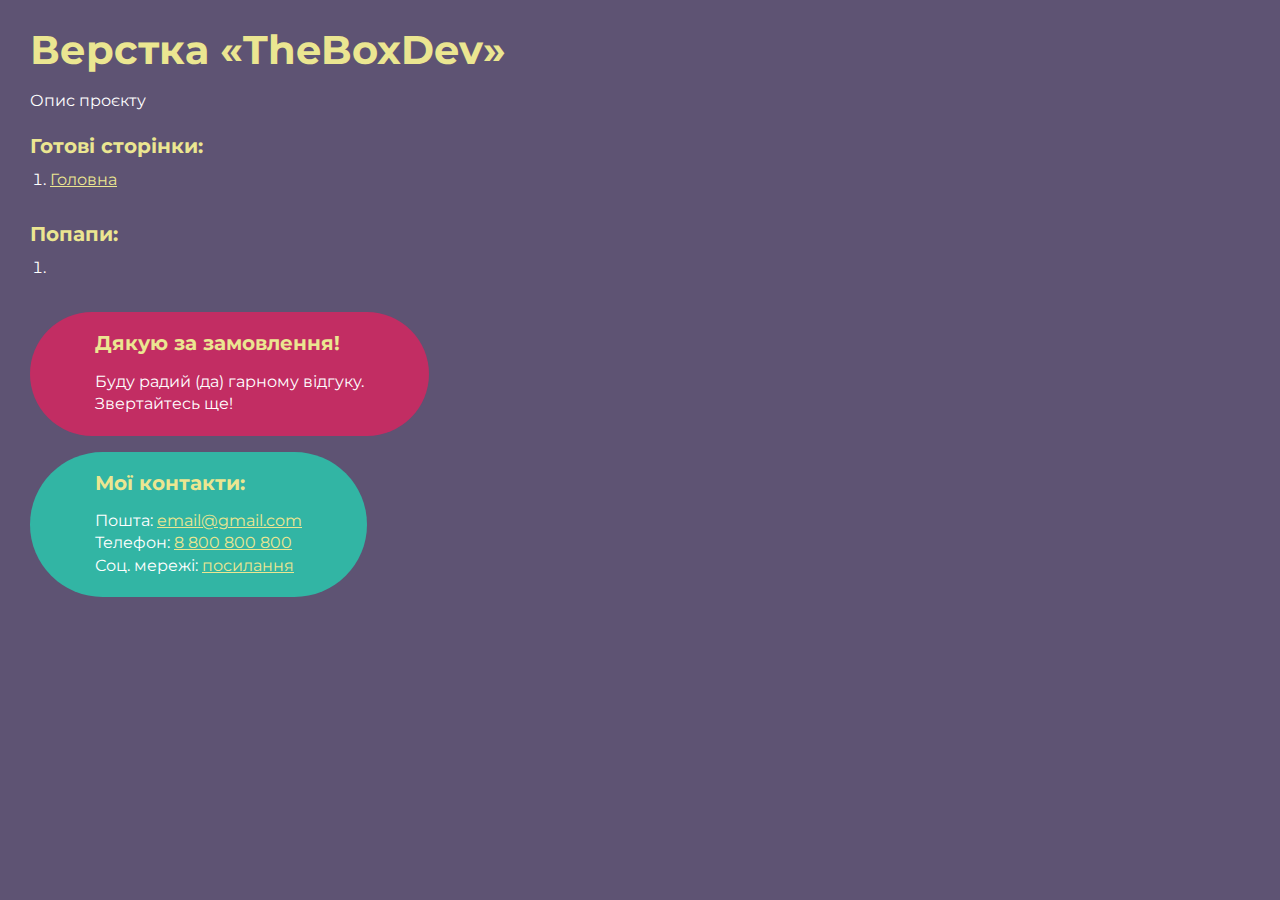
==== index.html @ b8d8dc35 "init project" ====
<!DOCTYPE html>
<html>

<head>
	<meta charset="UTF-8">
	<meta name="viewport" content="width=device-width, initial-scale=1.0">
	<title>Верстка «TheBoxDev»</title>
</head>

<body>
	<div class="rootpage">
		<h1>Верстка «TheBoxDev»</h1>
		<div class="rootpage__info">
			Опис проєкту
		</div>
		<h2>Готові сторінки:</h2>
		<ol class="rootpage__list">
			<li><a target="_blank" href="home.html">Головна</a></li>
		</ol>
		<h2>Попапи:</h2>
		<ol class="rootpage__list">
			<li><a target="_blank" href="home.html#"></a></li>
		</ol>
		<div class="rootpage__tnx">
			<h2>Дякую за замовлення!</h2>
			<p>Буду радий (да) гарному відгуку.</p>
			<p>Звертайтесь ще!</p>
		</div>
		<div class="rootpage__contacts">
			<h2>Мої контакти:</h2>
			<p>Пошта: <a href="mailto:email@gmail.com">email@gmail.com</a></p>
			<p>Телефон: <a href="tel:8800800800">8 800 800 800</a></p>
			<p>Соц. мережі: <a href="">посилання</a></p>
		</div>
	</div>
</body>
<style>
	@charset "UTF-8";
	@import url("https://fonts.googleapis.com/css?family=Montserrat:regular,700&display=swap");

	*,
	*::before,
	*::after {
		padding: 0px;
		margin: 0px;
		border: 0px;
		box-sizing: border-box;
	}

	html,
	body {
		height: 100%;
		margin: 0;
		padding: 0;
		min-width: 320px;
		width: 100%;
		color: #fff;
		background-color: #5e5373;
	}

	body {
		font-family: Montserrat;
		font-size: 100%;
		line-height: 1;
		font-size: 1rem;
	}

	a {
		text-decoration: underline;
		color: #ebe691
	}

	a:visited {
		text-decoration: underline;
		color: #aaa768;
	}

	a:hover {
		text-decoration: none;
	}

	ul li {
		list-style: none;
	}

	img {
		vertical-align: top;
	}

	.wrapper {
		width: 100%;
		min-height: 100%;
		overflow: hidden;
	}

	.rootpage {
		padding: 30px;
		display: flex;
		flex-direction: column;
		align-items: flex-start;
	}

	@media (max-width: 767px) {
		.rootpage {
			padding: 30px 15px;
		}
	}

	h1 {
		color: #ebe691;
		font-size: 2.5rem;
		margin: 0px 0px 1.25rem 0px;
	}

	@media (max-width: 767px) {
		h1 {
			font-size: 1.85rem;
			margin: 0px 0px 1.25rem 0px;
		}
	}

	h2 {
		color: #ebe691;
		font-size: 1.25rem;
		margin: 0px 0px 1rem 0px;
	}

	@media (max-width: 767px) {
		h2 {
			font-size: 1.125rem;
			margin: 0px 0px 1rem 0px;
		}
	}

	.rootpage__info {
		line-height: 140%;
		margin: 0px 0px 1.5rem 0px;
	}

	.rootpage__list {
		margin: 0px 0px 2.25rem 1.25rem;
	}

	.rootpage__list li:not(:last-child) {
		margin: 0px 0px 15px 0px;
	}

	.rootpage__contacts,
	.rootpage__tnx {
		border-radius: 200px;
		padding: 20px 65px;
		line-height: 140%;
	}

	@media (max-width: 767px) {

		.rootpage__contacts,
		.rootpage__tnx {
			border-radius: 40px;
			padding: 20px;
		}
	}

	.rootpage__contacts {
		background: #32b5a4;

	}

	.rootpage__contacts a {
		color: #ebe691;
	}

	.rootpage__tnx {
		background: #c22d63;
		margin: 0px 0px 1rem 0px;
	}
</style>

</html>
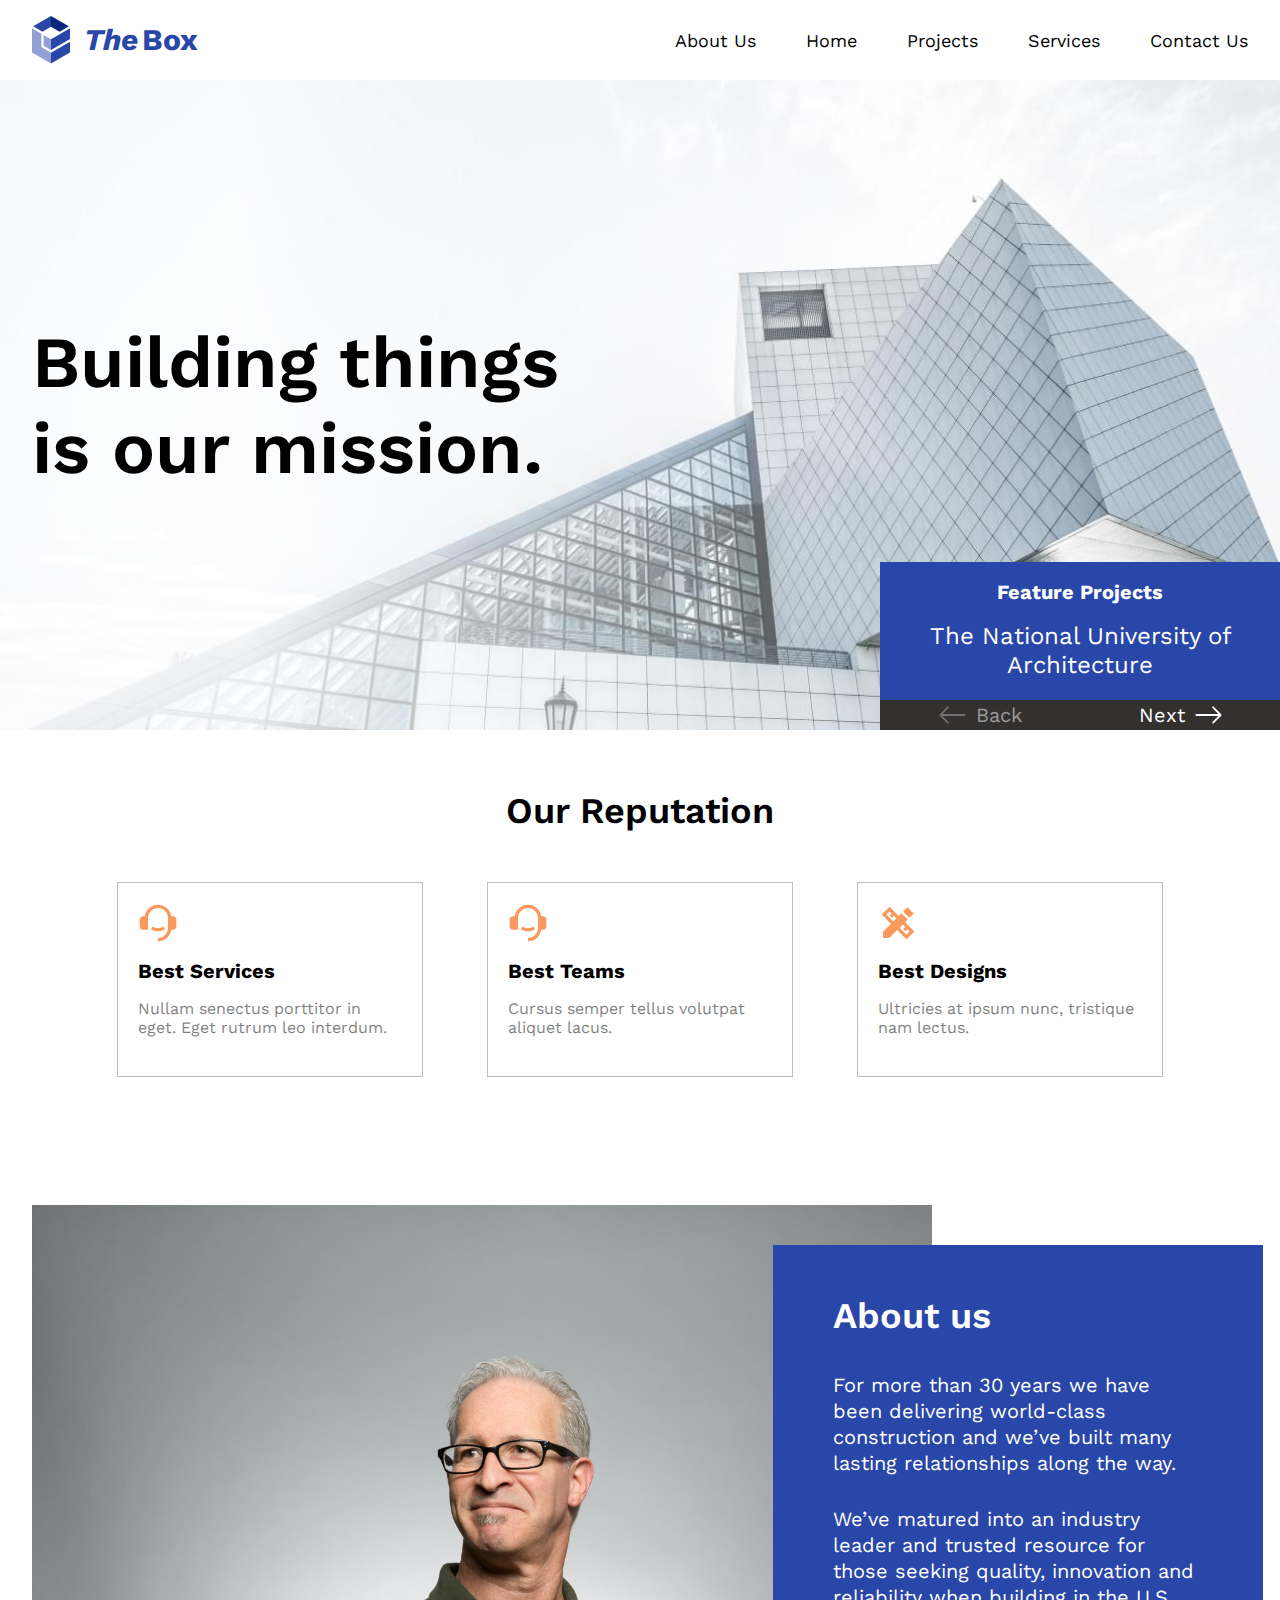
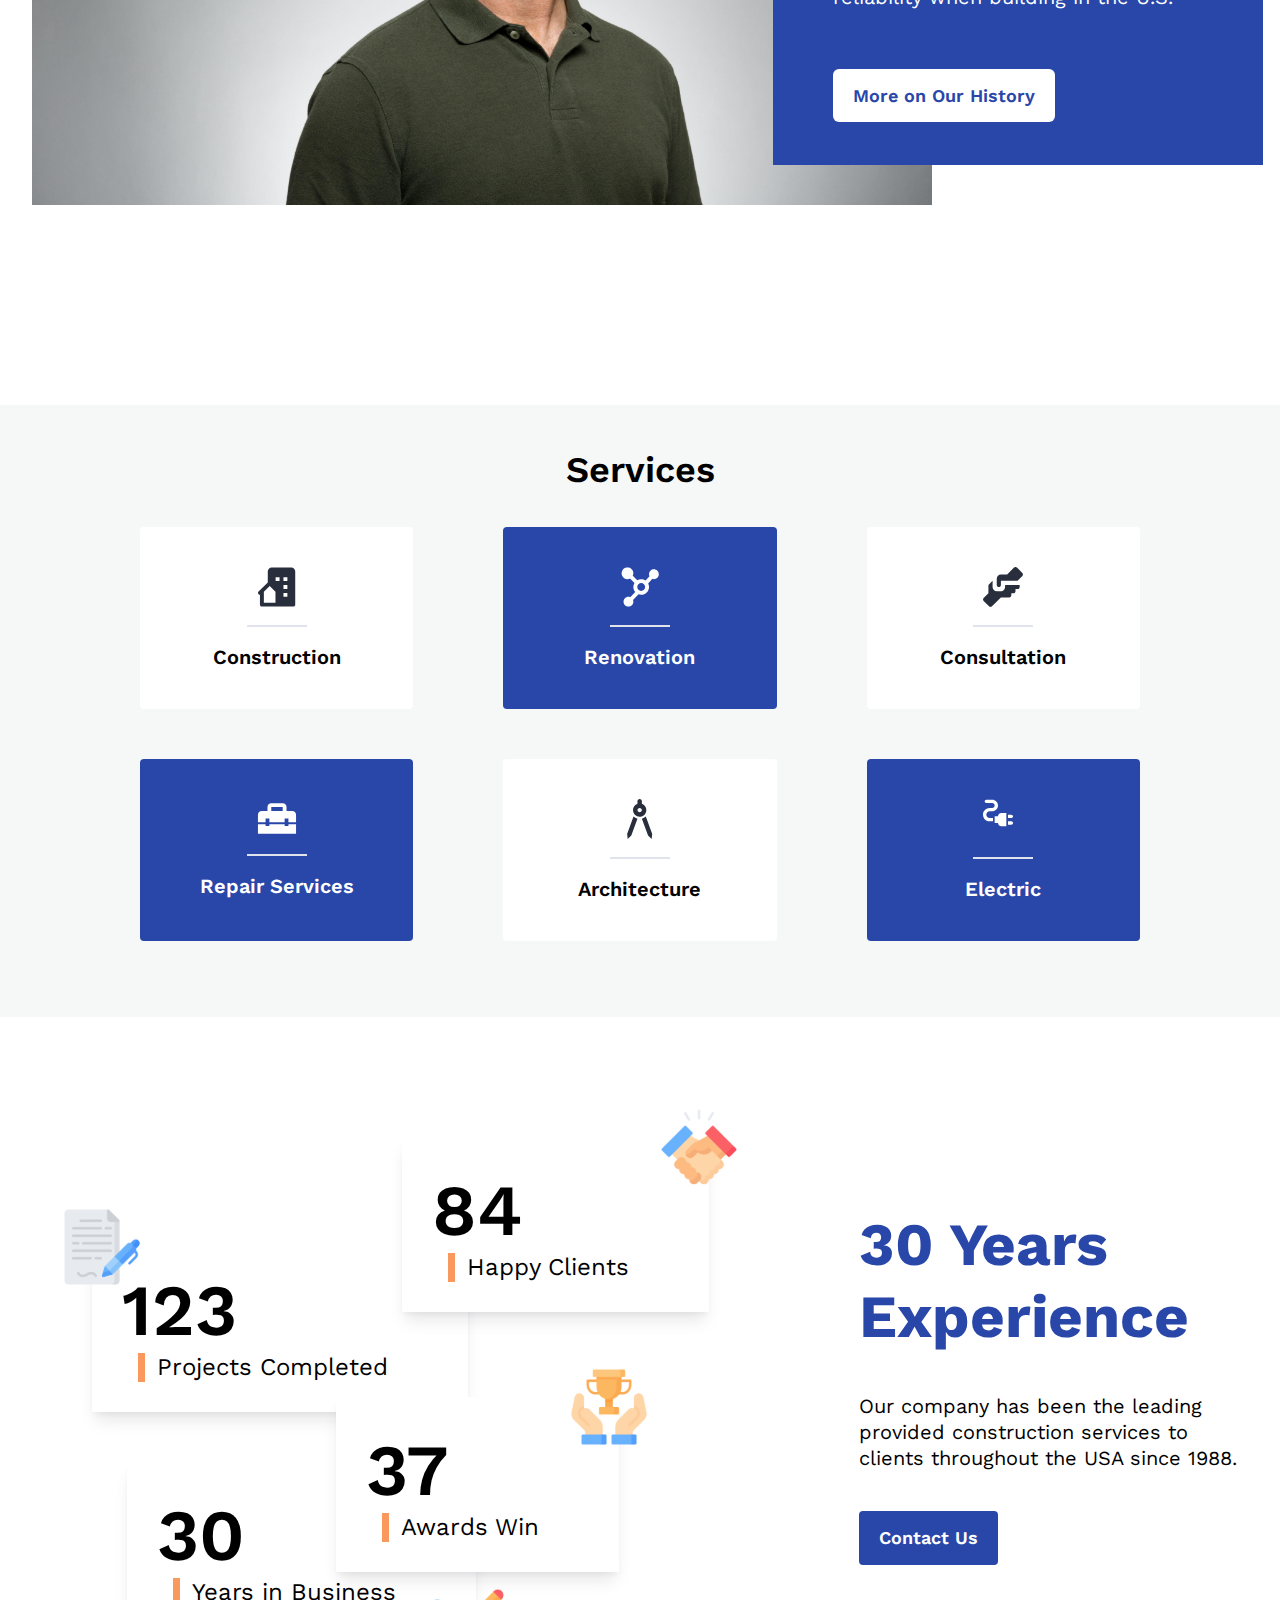
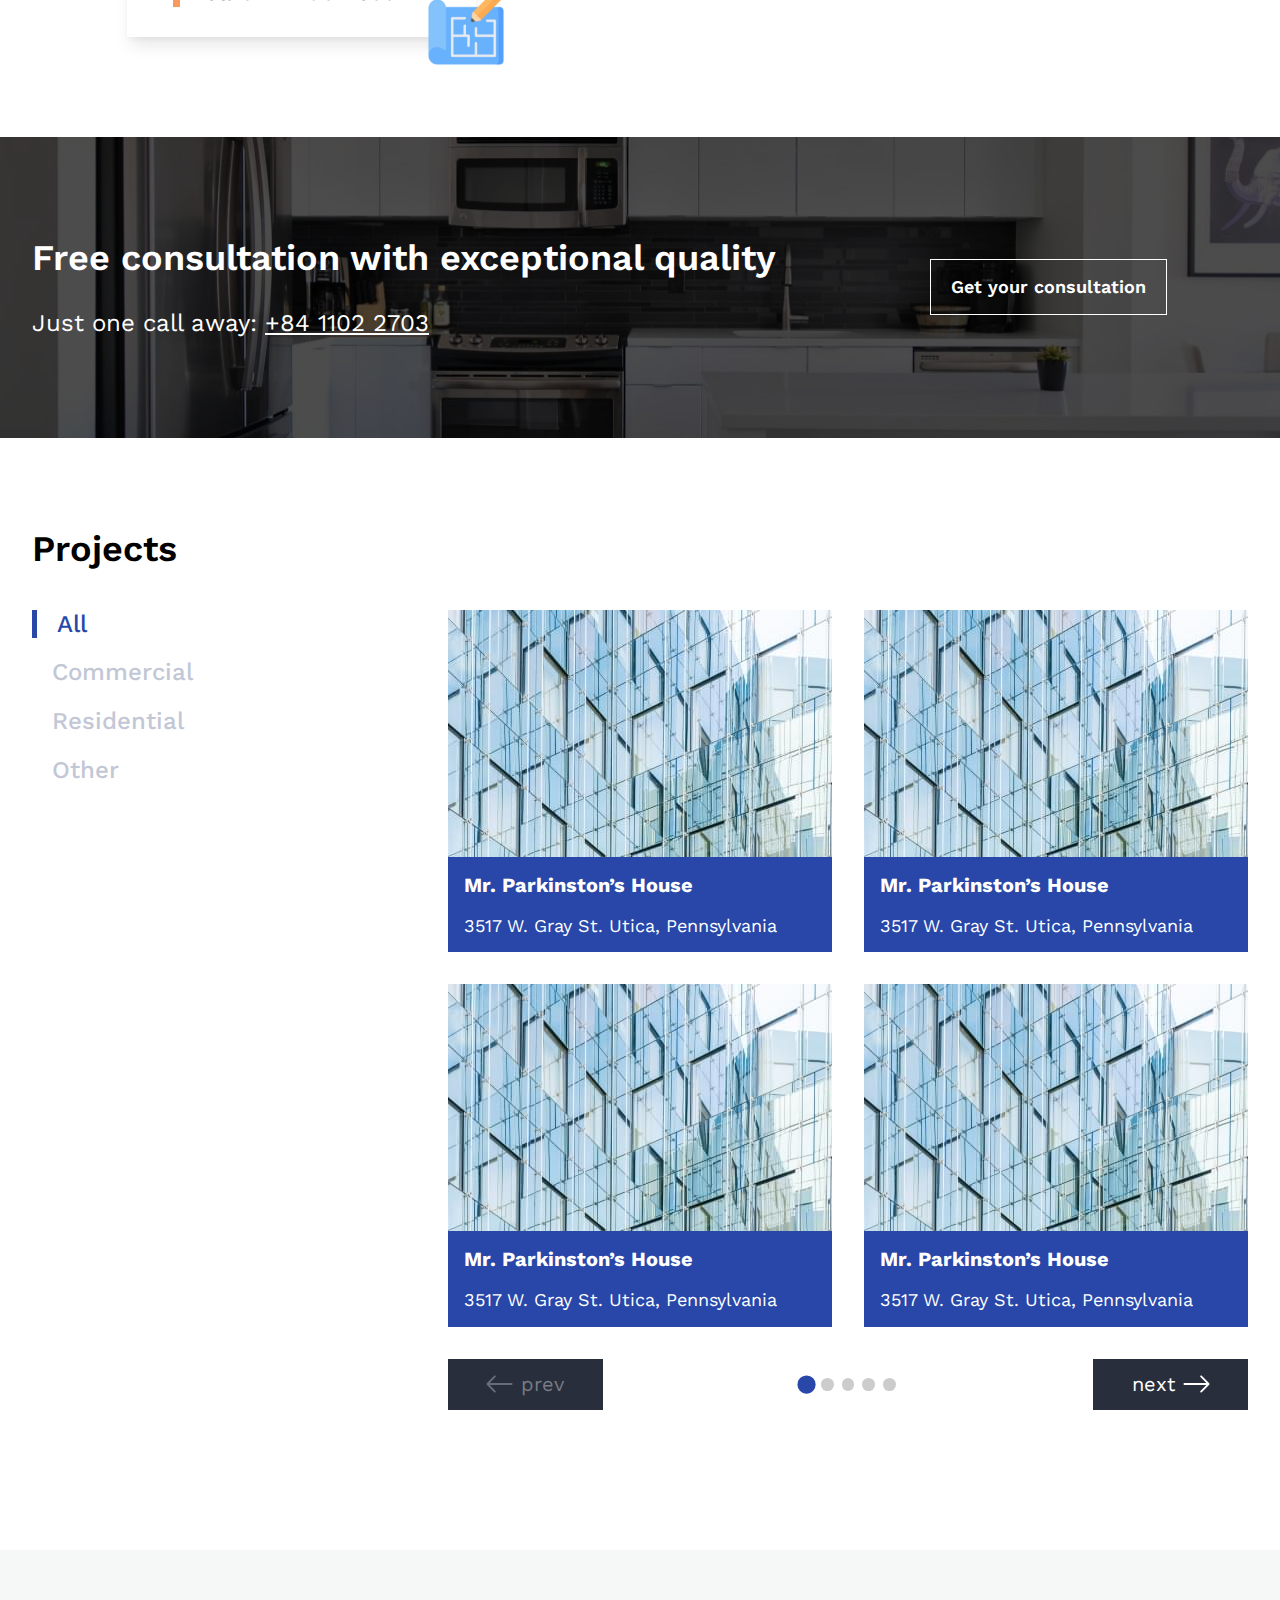
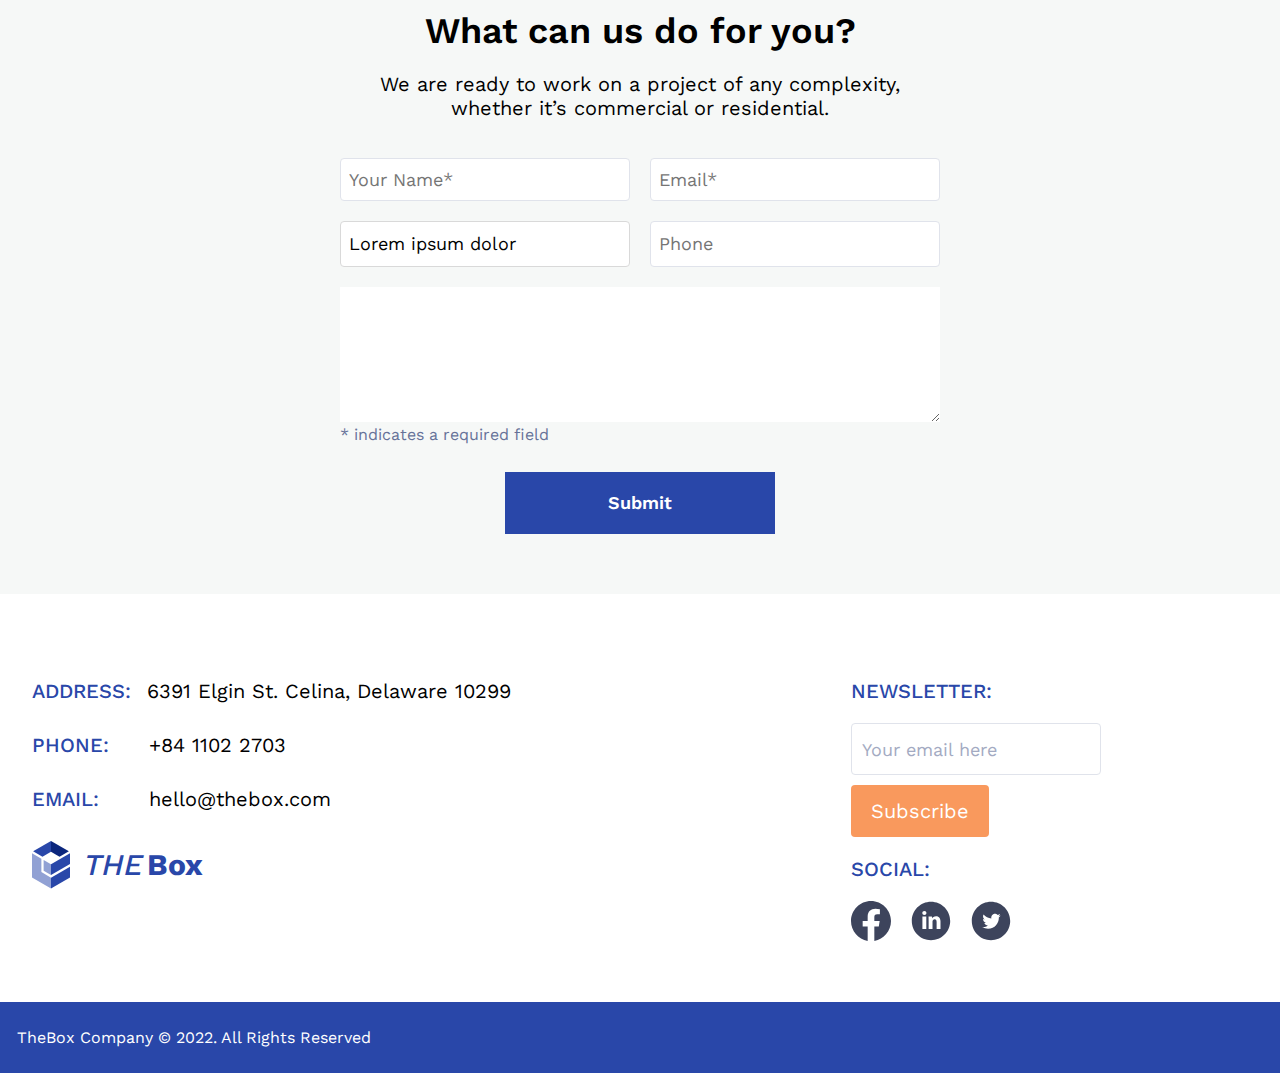
==== commit e9b3198a: "add site" ====
--- a/index.html
+++ b/index.html
@@ -1,179 +1,874 @@
-<!DOCTYPE html>
-<html>
-
-<head>
-	<meta charset="UTF-8">
-	<meta name="viewport" content="width=device-width, initial-scale=1.0">
-	<title>Верстка «TheBoxDev»</title>
-</head>
-
-<body>
-	<div class="rootpage">
-		<h1>Верстка «TheBoxDev»</h1>
-		<div class="rootpage__info">
-			Опис проєкту
-		</div>
-		<h2>Готові сторінки:</h2>
-		<ol class="rootpage__list">
-			<li><a target="_blank" href="home.html">Головна</a></li>
-		</ol>
-		<h2>Попапи:</h2>
-		<ol class="rootpage__list">
-			<li><a target="_blank" href="home.html#"></a></li>
-		</ol>
-		<div class="rootpage__tnx">
-			<h2>Дякую за замовлення!</h2>
-			<p>Буду радий (да) гарному відгуку.</p>
-			<p>Звертайтесь ще!</p>
-		</div>
-		<div class="rootpage__contacts">
-			<h2>Мої контакти:</h2>
-			<p>Пошта: <a href="mailto:email@gmail.com">email@gmail.com</a></p>
-			<p>Телефон: <a href="tel:8800800800">8 800 800 800</a></p>
-			<p>Соц. мережі: <a href="">посилання</a></p>
-		</div>
-	</div>
-</body>
-<style>
-	@charset "UTF-8";
-	@import url("https://fonts.googleapis.com/css?family=Montserrat:regular,700&display=swap");
-
-	*,
-	*::before,
-	*::after {
-		padding: 0px;
-		margin: 0px;
-		border: 0px;
-		box-sizing: border-box;
-	}
-
-	html,
-	body {
-		height: 100%;
-		margin: 0;
-		padding: 0;
-		min-width: 320px;
-		width: 100%;
-		color: #fff;
-		background-color: #5e5373;
-	}
-
-	body {
-		font-family: Montserrat;
-		font-size: 100%;
-		line-height: 1;
-		font-size: 1rem;
-	}
-
-	a {
-		text-decoration: underline;
-		color: #ebe691
-	}
-
-	a:visited {
-		text-decoration: underline;
-		color: #aaa768;
-	}
-
-	a:hover {
-		text-decoration: none;
-	}
-
-	ul li {
-		list-style: none;
-	}
-
-	img {
-		vertical-align: top;
-	}
-
-	.wrapper {
-		width: 100%;
-		min-height: 100%;
-		overflow: hidden;
-	}
-
-	.rootpage {
-		padding: 30px;
-		display: flex;
-		flex-direction: column;
-		align-items: flex-start;
-	}
-
-	@media (max-width: 767px) {
-		.rootpage {
-			padding: 30px 15px;
-		}
-	}
-
-	h1 {
-		color: #ebe691;
-		font-size: 2.5rem;
-		margin: 0px 0px 1.25rem 0px;
-	}
-
-	@media (max-width: 767px) {
-		h1 {
-			font-size: 1.85rem;
-			margin: 0px 0px 1.25rem 0px;
-		}
-	}
-
-	h2 {
-		color: #ebe691;
-		font-size: 1.25rem;
-		margin: 0px 0px 1rem 0px;
-	}
-
-	@media (max-width: 767px) {
-		h2 {
-			font-size: 1.125rem;
-			margin: 0px 0px 1rem 0px;
-		}
-	}
-
-	.rootpage__info {
-		line-height: 140%;
-		margin: 0px 0px 1.5rem 0px;
-	}
-
-	.rootpage__list {
-		margin: 0px 0px 2.25rem 1.25rem;
-	}
-
-	.rootpage__list li:not(:last-child) {
-		margin: 0px 0px 15px 0px;
-	}
-
-	.rootpage__contacts,
-	.rootpage__tnx {
-		border-radius: 200px;
-		padding: 20px 65px;
-		line-height: 140%;
-	}
-
-	@media (max-width: 767px) {
-
-		.rootpage__contacts,
-		.rootpage__tnx {
-			border-radius: 40px;
-			padding: 20px;
-		}
-	}
-
-	.rootpage__contacts {
-		background: #32b5a4;
-
-	}
-
-	.rootpage__contacts a {
-		color: #ebe691;
-	}
-
-	.rootpage__tnx {
-		background: #c22d63;
-		margin: 0px 0px 1rem 0px;
-	}
-</style>
-
+<!doctype html>
+<html lang="en">
+
+<head>
+	<title>HomePage</title>
+	<meta charset="UTF-8">
+	<meta name="format-detection" content="telephone=no">
+	<!-- <style>body{opacity: 0;}</style> -->
+	<link rel="stylesheet" href="css/style.min.css?_v=20231110192431">
+	<link rel="shortcut icon" href="favicon.ico">
+	<!-- <meta name="robots" content="noindex, nofollow"> -->
+	<meta name="viewport" content="width=device-width, initial-scale=1.0">
+</head>
+
+<body>
+	<div class="wrapper">
+		<header class="header">
+			<div class="header__container">
+				<div class="header__logo">
+					<a class="logo" href="#">
+						<img class="logo__img" src="img/logo.svg" alt="logo" />
+						<div class="logo__text"><span>The</span>Box</div>
+					</a>
+				</div>
+				<div class="header__menu menu">
+					<button type="button" class="menu__icon icon-menu"><span></span></button>
+					<nav class="menu__body">
+						<ul class="menu__list">
+							<li class="menu__item"><a href="#" class="menu__link">About Us</a></li>
+							<li class="menu__item"><a href="#" class="menu__link">Home</a></li>
+							<li class="menu__item"><a href="#" class="menu__link">Projects</a></li>
+							<li class="menu__item"><a href="#" class="menu__link">Services</a></li>
+							<li class="menu__item"><a href="#" class="menu__link">Contact Us</a></li>
+						</ul>
+					</nav>
+				</div>
+
+			</div>
+		</header>
+
+		<main class="page">
+			<!-- SECTION -------------------------------------------------- -->
+			<section class="section hero__section">
+				<div class="hero__container">
+					<h1 class="section__title hero__title">Building things is our mission.</h1>
+
+					<div class="hero__slider swiper">
+						<div class="hero__wrapper swiper-wrapper">
+							<div class="hero__slide swiper-slide">
+								<a class="hero__slide-title">Feature Projects</a>
+								<div class="hero__slide-text">The National University of Architecture</div>
+							</div>
+							<div class="hero__slide swiper-slide">
+								<div class="hero__slide-title">Feature Projects</div>
+								<div class="hero__slide-text">
+									Lorem ipsum, dolor sit amet consectetur adipisicing elit. Impedit eaque voluptate tempora
+									rerum? Cumque commodi neque, perferendis illo non earum?
+								</div>
+							</div>
+							<div class="hero__slide swiper-slide">
+								<div class="hero__slide-title">Feature Projects</div>
+								<div class="hero__slide-text">
+									Lorem ipsum dolor sit amet consectetur adipisicing elit. Voluptas numquam voluptatum
+									excepturi.
+								</div>
+							</div>
+							<div class="hero__slide swiper-slide">
+								<div class="hero__slide-title">Feature Projects</div>
+								<div class="hero__slide-text">
+									Lorem ipsum dolor sit amet consectetur adipisicing elit. Earum!
+								</div>
+							</div>
+							<div class="hero__slide swiper-slide">
+								<div class="hero__slide-title">Feature Projects</div>
+								<div class="hero__slide-text">Lorem ipsum dolor sit.</div>
+							</div>
+						</div>
+						<div class="hero__slider-buttons">
+							<button type="button" class="hero__slider-button hero__slider-button--prev swiper-button-prev">
+								<img src="img/icon/arrow.svg" alt="" />
+								Back
+							</button>
+							<button type="button" class="hero__slider-button hero__slider-button--next swiper-button-next">
+								Next
+								<img src="img/icon/arrow.svg" alt="" />
+							</button>
+						</div>
+					</div>
+				</div>
+			</section>
+			<!-- END SECTION ---------------------------------------------- -->
+
+			<!-- SECTION -------------------------------------------------- -->
+			<section class="page__reputation reputation">
+				<div class="reputation__container">
+					<h2 class="section__title reputation__title">Our Reputation</h2>
+					<div class="reputation__article-wrapper">
+						<article class="reputation__article article-reputation">
+							<img class="article-reputation__icon" src="img/icon/reputation/icon1.svg" alt="" />
+							<h3 class="article-reputation__title">Best Services</h3>
+							<div class="article-reputation__desc">
+								<p>Nullam senectus porttitor in eget. Eget rutrum leo interdum.</p>
+							</div>
+						</article>
+						<article class="reputation__article article-reputation">
+							<img class="article-reputation__icon" src="img/icon/reputation/icon1.svg" alt="" />
+							<h3 class="article-reputation__title">Best Teams</h3>
+							<div class="article-reputation__desc">
+								<p>Cursus semper tellus volutpat aliquet lacus.</p>
+							</div>
+						</article>
+						<article class="reputation__article article-reputation">
+							<img class="article-reputation__icon" src="img/icon/reputation/icon2.svg" alt="" />
+							<h3 class="article-reputation__title">Best Designs</h3>
+							<div class="article-reputation__desc">
+								<p>Ultricies at ipsum nunc, tristique nam lectus.</p>
+							</div>
+						</article>
+					</div>
+				</div>
+			</section>
+			<!-- END SECTION ---------------------------------------------- -->
+
+			<!-- SECTION -------------------------------------------------- -->
+			<section class="page__aboutus aboutus">
+				<div class="aboutus__container">
+					<div class="aboutus__img">
+						<img src="img/about us/my_foto.jpg" alt="" />
+					</div>
+					<div class="aboutus__body">
+						<h2 class="section__title section__title--white aboutus__title">About us</h2>
+						<div class="aboutus__desc">
+							<p>
+								For more than 30 years we have been delivering world-class construction and we’ve built many
+								lasting relationships along the way.
+							</p>
+							<p>
+								We’ve matured into an industry leader and trusted resource for those seeking quality,
+								innovation and reliability when building in the U.S.
+							</p>
+						</div>
+						<a href="" class="aboutus__link btn">More on Our History</a>
+					</div>
+				</div>
+			</section>
+			<!-- END SECTION ---------------------------------------------- -->
+
+			<!-- SECTION -------------------------------------------------- -->
+			<section class="page__services services">
+				<div class="services__container--small">
+					<h2 class="section__title services__title">Services</h2>
+					<div class="services__item-wrapper">
+						<article class="services__item item-services">
+							<div class="item-services__img">
+								<svg viewBox="0 0 33 34" fill="none" xmlns="http://www.w3.org/2000/svg">
+									<path d="M29.1517 0.333374H12.5167C10.665 0.333374 9.16668 1.83171 9.16668 3.68337V13.0784L1.33001 20.815C1.0952 21.0473 0.934678 21.344 0.868812 21.6676C0.802946 21.9913 0.834707 22.3271 0.960063 22.6327C1.08542 22.9382 1.29872 23.1996 1.5729 23.3837C1.84707 23.5678 2.16976 23.6663 2.50001 23.6667V32C2.50001 32.4421 2.6756 32.866 2.98816 33.1786C3.30073 33.4911 3.72465 33.6667 4.16668 33.6667H30.8333C31.2754 33.6667 31.6993 33.4911 32.0119 33.1786C32.3244 32.866 32.5 32.4421 32.5 32V3.68171C32.5 1.83171 31.0033 0.333374 29.1517 0.333374ZM15.7033 22.185V30.3334H5.83334V21.0534L10.8117 16.1384L15.7033 21.1434V22.185V22.185ZM19.1667 12H15.8333V8.66671H19.1667V12ZM25.8333 25.3334H22.5V22H25.8333V25.3334ZM25.8333 18.6667H22.5V15.3334H25.8333V18.6667ZM25.8333 12H22.5V8.66671H25.8333V12Z" />
+								</svg>
+							</div>
+							<div class="item-services__divider"></div>
+							<h3 class="item-services__title">Construction</h3>
+						</article>
+						<article class="services__item item-services item-services--blu">
+							<div class="item-services__img">
+								<svg viewBox="0 0 33 34" xmlns="http://www.w3.org/2000/svg">
+									<path d="M28 2.00004C26.8952 2.00093 25.8359 2.4402 25.0547 3.22141C24.2735 4.00262 23.8342 5.06191 23.8333 6.16671C23.8333 6.76171 23.9633 7.32671 24.19 7.84171L20.9317 11.5067C19.8248 10.7427 18.5116 10.3334 17.1667 10.3334C15.9333 10.3334 14.7933 10.6934 13.8017 11.2767L10.0117 7.48838L9.97334 7.52671C10.3 6.86338 10.5 6.12504 10.5 5.33338C10.5 4.34447 10.2068 3.37777 9.65735 2.55553C9.10794 1.73328 8.32705 1.09242 7.41342 0.713979C6.49979 0.33554 5.49446 0.236524 4.52455 0.42945C3.55465 0.622376 2.66373 1.09858 1.96447 1.79784C1.26521 2.49711 0.789002 3.38802 0.596076 4.35792C0.40315 5.32783 0.502166 6.33316 0.880605 7.24679C1.25904 8.16042 1.89991 8.94132 2.72215 9.49072C3.5444 10.0401 4.5111 10.3334 5.5 10.3334C6.29167 10.3334 7.02834 10.1334 7.69334 9.80671L7.655 9.84504L11.445 13.6334C10.8327 14.6501 10.5063 15.8132 10.5 17C10.5 18.6617 11.1333 20.165 12.1417 21.335L7.84667 25.6284C7.36528 25.4357 6.85185 25.3356 6.33334 25.3334C4.03667 25.3334 2.16667 27.2017 2.16667 29.5C2.16667 31.7984 4.03667 33.6667 6.33334 33.6667C8.63 33.6667 10.5 31.7984 10.5 29.5C10.5 28.965 10.39 28.4567 10.205 27.985L14.935 23.255C15.6367 23.505 16.38 23.6667 17.1667 23.6667C20.8433 23.6667 23.8333 20.6767 23.8333 17C23.8333 15.94 23.5617 14.9517 23.12 14.06L26.6483 10.0884C27.075 10.235 27.525 10.3334 28 10.3334C30.2983 10.3334 32.1667 8.46504 32.1667 6.16671C32.1667 3.86838 30.2983 2.00004 28 2.00004ZM17.1667 20.3334C15.3283 20.3334 13.8333 18.8384 13.8333 17C13.8333 15.1617 15.3283 13.6667 17.1667 13.6667C19.005 13.6667 20.5 15.1617 20.5 17C20.5 18.8384 19.005 20.3334 17.1667 20.3334Z" />
+								</svg>
+							</div>
+							<div class="item-services__divider"></div>
+							<h3 class="item-services__title">Renovation</h3>
+						</article>
+						<article class="services__item item-services">
+							<div class="item-services__img">
+								<svg viewBox="0 0 32 32">
+									<path d="M14.3333 5.99995H19.3333L24.8167 0.499955C24.9716 0.343741 25.1559 0.219751 25.359 0.135136C25.5621 0.0505217 25.78 0.00695801 26 0.00695801C26.22 0.00695801 26.4379 0.0505217 26.641 0.135136C26.8441 0.219751 27.0284 0.343741 27.1833 0.499955L31.4833 4.81662C31.7938 5.12889 31.968 5.55131 31.968 5.99162C31.968 6.43193 31.7938 6.85435 31.4833 7.16662L27.6667 11H14.3333V14.3333C14.3333 14.7753 14.1577 15.1992 13.8452 15.5118C13.5326 15.8244 13.1087 16 12.6667 16C12.2246 16 11.8007 15.8244 11.4882 15.5118C11.1756 15.1992 11 14.7753 11 14.3333V9.33329C11 8.44923 11.3512 7.60139 11.9763 6.97626C12.6014 6.35114 13.4493 5.99995 14.3333 5.99995ZM4.33333 14.3333V21L0.516667 24.8166C0.206249 25.1289 0.0320129 25.5513 0.0320129 25.9916C0.0320129 26.4319 0.206249 26.8544 0.516667 27.1666L4.81667 31.4833C4.97161 31.6395 5.15594 31.7635 5.35904 31.8481C5.56214 31.9327 5.77998 31.9763 6 31.9763C6.22002 31.9763 6.43786 31.9327 6.64096 31.8481C6.84406 31.7635 7.0284 31.6395 7.18333 31.4833L14.3333 24.3333H21C21.442 24.3333 21.866 24.1577 22.1785 23.8451C22.4911 23.5326 22.6667 23.1086 22.6667 22.6666V21H24.3333C24.7754 21 25.1993 20.8244 25.5118 20.5118C25.8244 20.1992 26 19.7753 26 19.3333V17.6666H27.6667C28.1087 17.6666 28.5326 17.491 28.8452 17.1785C29.1577 16.8659 29.3333 16.442 29.3333 16V14.3333H17.6667V16C17.6667 16.884 17.3155 17.7319 16.6904 18.357C16.0652 18.9821 15.2174 19.3333 14.3333 19.3333H11C10.1159 19.3333 9.2681 18.9821 8.64298 18.357C8.01786 17.7319 7.66667 16.884 7.66667 16V11L4.33333 14.3333Z" />
+								</svg>
+							</div>
+							<div class="item-services__divider"></div>
+							<h3 class="item-services__title">Consultation</h3>
+						</article>
+						<article class="services__item item-services item-services--blu">
+							<div class="item-services__img">
+								<svg viewBox="0 0 35 28">
+									<path d="M27.5 20.6667H24.1667V19.0001H10.8334V20.6667H7.50004V19.0001H0.833374V27.3334H34.1667V19.0001H27.5V20.6667ZM30.8334 7.33341H25.8334V4.00008C25.8334 2.16675 24.3334 0.666748 22.5 0.666748H12.5C10.6667 0.666748 9.16671 2.16675 9.16671 4.00008V7.33341H4.16671C2.33337 7.33341 0.833374 8.83341 0.833374 10.6667V17.3334H7.50004V14.0001H10.8334V17.3334H24.1667V14.0001H27.5V17.3334H34.1667V10.6667C34.1667 8.83341 32.6667 7.33341 30.8334 7.33341ZM22.5 7.33341H12.5V4.00008H22.5V7.33341Z" />
+								</svg>
+							</div>
+							<div class="item-services__divider"></div>
+							<h3 class="item-services__title">Repair Services</h3>
+						</article>
+						<article class="services__item item-services">
+							<div class="item-services__img">
+								<svg viewBox="0 0 19 30">
+									<path d="M0.0999756 26.3L0.516642 30L3.21664 27.4333L7.83331 14.7667C6.69998 14.4833 5.69997 13.9167 4.88331 13.1333L0.0999756 26.3ZM14.1166 13.1333C13.3 13.9167 12.2833 14.4833 11.1666 14.7667L15.7833 27.4333L18.4833 30L18.9166 26.3L14.1166 13.1333V13.1333ZM14.4 9.33333C14.9 6.73333 13.4 4.43333 11.1666 3.63333V1.66667C11.1666 0.75 10.4166 0 9.49998 0C8.58331 0 7.83331 0.75 7.83331 1.66667V3.63333C5.89998 4.33333 4.49998 6.16667 4.49998 8.33333C4.49998 11.4 7.26664 13.8333 10.4333 13.25C12.4 12.8833 14.0166 11.3 14.4 9.33333V9.33333ZM9.49998 10C8.58331 10 7.83331 9.25 7.83331 8.33333C7.83331 7.41667 8.58331 6.66667 9.49998 6.66667C10.4166 6.66667 11.1666 7.41667 11.1666 8.33333C11.1666 9.25 10.4166 10 9.49998 10Z" />
+								</svg>
+							</div>
+							<div class="item-services__divider"></div>
+							<h3 class="item-services__title">Architecture</h3>
+						</article>
+						<article class="services__item item-services item-services--blu">
+							<div class="item-services__img">
+								<svg xmlns="http://www.w3.org/2000/svg">
+									<path d="M30 17.3333C30 16.4167 29.25 15.6667 28.3333 15.6667H25V19H28.3333C29.25 19 30 18.25 30 17.3333ZM28.3333 22.3333H25V25.6667H28.3333C29.25 25.6667 30 24.9167 30 24C30 23.0833 29.25 22.3333 28.3333 22.3333ZM15 17.3333H11.6667V24H15C15 25.8333 16.5 27.3333 18.3333 27.3333H23.3333V14H18.3333C16.5 14 15 15.5 15 17.3333Z" />
+									<path d="M3.33333 15.6667C3.33333 13.8334 4.83333 12.3334 6.66667 12.3334H9.16667C12.3833 12.3334 15 9.71675 15 6.50008C15 3.28341 12.3833 0.666748 9.16667 0.666748H3.33333C2.41667 0.666748 1.66667 1.41675 1.66667 2.33341C1.66667 3.25008 2.41667 4.00008 3.33333 4.00008H9.16667C10.55 4.00008 11.6667 5.11675 11.6667 6.50008C11.6667 7.88342 10.55 9.00008 9.16667 9.00008H6.66667C2.98333 9.00008 0 11.9834 0 15.6667C0 19.3501 2.98333 22.3334 6.66667 22.3334H10V19.0001H6.66667C4.83333 19.0001 3.33333 17.5001 3.33333 15.6667Z" />
+								</svg>
+							</div>
+							<div class="item-services__divider"></div>
+							<h3 class="item-services__title">Electric</h3>
+						</article>
+					</div>
+				</div>
+			</section>
+			<!-- END SECTION ---------------------------------------------- -->
+
+			<!-- SECTION -------------------------------------------------- -->
+			<section class="page__experience experience">
+				<div class="experience__container">
+					<div class="experience__item-wrapper">
+						<article class="experience__item item-experience item-experience--left-top">
+							<div class="item-experience__counter">123</div>
+							<h3 class="item-experience__title">Projects Completed</h3>
+							<div class="item-experience__img">
+								<img src="img/icon/experience/1.svg" alt="ico" />
+							</div>
+						</article>
+						<article class="experience__item item-experience item-experience--right-bottom">
+							<div class="item-experience__counter">30</div>
+							<h3 class="item-experience__title">Years in Business</h3>
+							<div class="item-experience__img">
+								<img src="img/icon/experience/2.svg" alt="ico" />
+							</div>
+						</article>
+						<article class="experience__item item-experience item-experience--right-top">
+							<div class="item-experience__counter">84</div>
+							<h3 class="item-experience__title">Happy Clients</h3>
+							<div class="item-experience__img">
+								<img src="img/icon/experience/3.svg" alt="ico" />
+							</div>
+						</article>
+						<article class="experience__item item-experience item-experience--right-top">
+							<div class="item-experience__counter">37</div>
+							<h3 class="item-experience__title">Awards Win</h3>
+							<div class="item-experience__img">
+								<img src="img/icon/experience/4.svg" alt="ico" />
+							</div>
+						</article>
+					</div>
+					<div class="experience__body">
+						<h2 class="section__title experience__title">30 Years Experience</h2>
+						<div class="experience__desc">
+							<p>
+								Our company has been the leading provided construction services to clients throughout the USA
+								since 1988.
+							</p>
+						</div>
+						<a href="#" class="btn experience__link">Contact Us</a>
+					</div>
+				</div>
+			</section>
+			<!-- END SECTION ---------------------------------------------- -->
+			<section class="page__consultation consultation">
+				<img src="img/consultation/consultation-bg.jpg" alt="section bg" class="consultation__img-bg" />
+				<div class="consultation__container">
+					<div class="consultation__body">
+						<h2 class="section__title consultation__title">Free consultation with exceptional quality</h2>
+						<div class="consultation__desc">
+							Just one call away:
+							<a href="tel:+8411022703" class="consultation__lint-tel">84 1102 2703</a>
+						</div>
+					</div>
+					<button class="btn consultation__btn">Get your consultation</button>
+				</div>
+			</section>
+			<!-- SECTION -------------------------------------------------- -->
+			<section class="page__projects projects">
+				<div class="projects__container">
+					<h2 class="section__title projects__title">Projects</h2>
+					<div data-tabs class="projects-tab">
+						<nav data-tabs-titles class="projects-tab__navigation">
+							<button type="button" class="projects-tab__title _tab-active">All</button>
+							<button type="button" class="projects-tab__title">Commercial</button>
+							<button type="button" class="projects-tab__title">Residential</button>
+							<button type="button" class="projects-tab__title">Other</button>
+						</nav>
+						<div data-tabs-body class="projects-tab__content">
+							<div class="projects-tab__body">
+								<div class="projects__slider swiper">
+									<div class="projects__wrapper swiper-wrapper">
+										<div class="projects__slide swiper-slide iso-filter-1" data-filter="iso-filter-1">
+											<img class="projects__slide-img" src="img/project/1.jpg" alt="img" />
+											<div class="projects__slide-body">
+												<h3 class="projects__slide-title">Mr. Parkinston’s House</h3>
+												<div class="projects__slide-address">3517 W. Gray St. Utica, Pennsylvania</div>
+											</div>
+										</div>
+										<div class="projects__slide swiper-slide iso-filter-1" data-filter="iso-filter-1">
+											<a class="projects__slide-link" href="#">
+												<img class="projects__slide-img" src="img/project/1.jpg" alt="img" />
+											</a>
+											<div class="projects__slide-body">
+												<h3 class="projects__slide-title">Mr. Parkinston’s House</h3>
+												<div class="projects__slide-address">3517 W. Gray St. Utica, Pennsylvania</div>
+											</div>
+										</div>
+										<div class="projects__slide swiper-slide iso-filter-1" data-filter="iso-filter-1">
+											<a class="projects__slide-link" href="#">
+												<img class="projects__slide-img" src="img/project/1.jpg" alt="img" />
+											</a>
+											<div class="projects__slide-body">
+												<h3 class="projects__slide-title">Mr. Parkinston’s House</h3>
+												<div class="projects__slide-address">3517 W. Gray St. Utica, Pennsylvania</div>
+											</div>
+										</div>
+										<div class="projects__slide swiper-slide iso-filter-1" data-filter="iso-filter-1">
+											<a class="projects__slide-link" href="#">
+												<img class="projects__slide-img" src="img/project/1.jpg" alt="img" />
+											</a>
+											<div class="projects__slide-body">
+												<h3 class="projects__slide-title">Mr. Parkinston’s House</h3>
+												<div class="projects__slide-address">3517 W. Gray St. Utica, Pennsylvania</div>
+											</div>
+										</div>
+										<div class="projects__slide swiper-slide iso-filter-1" data-filter="iso-filter-1">
+											<a class="projects__slide-link" href="#">
+												<img class="projects__slide-img" src="img/project/1.jpg" alt="img" />
+											</a>
+											<div class="projects__slide-body">
+												<h3 class="projects__slide-title">Mr. Parkinston’s House</h3>
+												<div class="projects__slide-address">3517 W. Gray St. Utica, Pennsylvania</div>
+											</div>
+										</div>
+										<div class="projects__slide swiper-slide iso-filter-1" data-filter="iso-filter-1">
+											<a class="projects__slide-link" href="#">
+												<img class="projects__slide-img" src="img/project/1.jpg" alt="img" />
+											</a>
+											<div class="projects__slide-body">
+												<h3 class="projects__slide-title">Mr. Parkinston’s House</h3>
+												<div class="projects__slide-address">3517 W. Gray St. Utica, Pennsylvania</div>
+											</div>
+										</div>
+										<div class="projects__slide swiper-slide iso-filter-1" data-filter="iso-filter-1">
+											<a class="projects__slide-link" href="#">
+												<img class="projects__slide-img" src="img/project/1.jpg" alt="img" />
+											</a>
+											<div class="projects__slide-body">
+												<h3 class="projects__slide-title">Mr. Parkinston’s House</h3>
+												<div class="projects__slide-address">3517 W. Gray St. Utica, Pennsylvania</div>
+											</div>
+										</div>
+										<div class="projects__slide swiper-slide iso-filter-1" data-filter="iso-filter-1">
+											<a class="projects__slide-link" href="#">
+												<img class="projects__slide-img" src="img/project/1.jpg" alt="img" />
+											</a>
+											<div class="projects__slide-body">
+												<h3 class="projects__slide-title">Mr. Parkinston’s House</h3>
+												<div class="projects__slide-address">3517 W. Gray St. Utica, Pennsylvania</div>
+											</div>
+										</div>
+										<div class="projects__slide swiper-slide iso-filter-1" data-filter="iso-filter-1">
+											<a class="projects__slide-link" href="#">
+												<img class="projects__slide-img" src="img/project/1.jpg" alt="img" />
+											</a>
+											<div class="projects__slide-body">
+												<h3 class="projects__slide-title">Mr. Parkinston’s House</h3>
+												<div class="projects__slide-address">3517 W. Gray St. Utica, Pennsylvania</div>
+											</div>
+										</div>
+										<div class="projects__slide swiper-slide iso-filter-1" data-filter="iso-filter-1">
+											<a class="projects__slide-link" href="#">
+												<img class="projects__slide-img" src="img/project/1.jpg" alt="img" />
+											</a>
+											<div class="projects__slide-body">
+												<h3 class="projects__slide-title">Mr. Parkinston’s House</h3>
+												<div class="projects__slide-address">3517 W. Gray St. Utica, Pennsylvania</div>
+											</div>
+										</div>
+										<div class="projects__slide swiper-slide iso-filter-1" data-filter="iso-filter-1">
+											<a class="projects__slide-link" href="#">
+												<img class="projects__slide-img" src="img/project/1.jpg" alt="img" />
+											</a>
+											<div class="projects__slide-body">
+												<h3 class="projects__slide-title">Mr. Parkinston’s House</h3>
+												<div class="projects__slide-address">3517 W. Gray St. Utica, Pennsylvania</div>
+											</div>
+										</div>
+										<div class="projects__slide swiper-slide iso-filter-1" data-filter="iso-filter-1">
+											<a class="projects__slide-link" href="#">
+												<img class="projects__slide-img" src="img/project/1.jpg" alt="img" />
+											</a>
+											<div class="projects__slide-body">
+												<h3 class="projects__slide-title">Mr. Parkinston’s House</h3>
+												<div class="projects__slide-address">3517 W. Gray St. Utica, Pennsylvania</div>
+											</div>
+										</div>
+									</div>
+									<div class="projects__slider-nav">
+										<button type="button" class="projects__button projects__button-prev">
+											<img src="img/icon/arrow.svg" alt="arrow">
+											prev
+										</button>
+										<div class="projects__slider-pagination"></div>
+										<button type="button" class="projects__button projects__button-next">
+											<img src="img/icon/arrow.svg" alt="arrow">
+											next
+										</button>
+									</div>
+								</div>
+							</div>
+							<div class="projects-tab__body">
+								<div class="projects__slider swiper">
+									<div class="projects__wrapper swiper-wrapper">
+										<div class="projects__slide swiper-slide iso-filter-1" data-filter="iso-filter-1">
+											<a class="projects__slide-link" href="#">
+												<img class="projects__slide-img" src="img/project/2.jpg" alt="img" />
+											</a>
+											<div class="projects__slide-body">
+												<h3 class="projects__slide-title">Mr. Parkinston’s House</h3>
+												<div class="projects__slide-address">3517 W. Gray St. Utica, Pennsylvania</div>
+											</div>
+										</div>
+										<div class="projects__slide swiper-slide iso-filter-1" data-filter="iso-filter-1">
+											<a class="projects__slide-link" href="#">
+												<img class="projects__slide-img" src="img/project/2.jpg" alt="img" />
+											</a>
+											<div class="projects__slide-body">
+												<h3 class="projects__slide-title">Mr. Parkinston’s House</h3>
+												<div class="projects__slide-address">3517 W. Gray St. Utica, Pennsylvania</div>
+											</div>
+										</div>
+										<div class="projects__slide swiper-slide iso-filter-1" data-filter="iso-filter-1">
+											<a class="projects__slide-link" href="#">
+												<img class="projects__slide-img" src="img/project/2.jpg" alt="img" />
+											</a>
+											<div class="projects__slide-body">
+												<h3 class="projects__slide-title">Mr. Parkinston’s House</h3>
+												<div class="projects__slide-address">3517 W. Gray St. Utica, Pennsylvania</div>
+											</div>
+										</div>
+										<div class="projects__slide swiper-slide iso-filter-1" data-filter="iso-filter-1">
+											<a class="projects__slide-link" href="#">
+												<img class="projects__slide-img" src="img/project/2.jpg" alt="img" />
+											</a>
+											<div class="projects__slide-body">
+												<h3 class="projects__slide-title">Mr. Parkinston’s House</h3>
+												<div class="projects__slide-address">3517 W. Gray St. Utica, Pennsylvania</div>
+											</div>
+										</div>
+										<div class="projects__slide swiper-slide iso-filter-1" data-filter="iso-filter-1">
+											<a class="projects__slide-link" href="#">
+												<img class="projects__slide-img" src="img/project/2.jpg" alt="img" />
+											</a>
+											<div class="projects__slide-body">
+												<h3 class="projects__slide-title">Mr. Parkinston’s House</h3>
+												<div class="projects__slide-address">3517 W. Gray St. Utica, Pennsylvania</div>
+											</div>
+										</div>
+										<div class="projects__slide swiper-slide iso-filter-1" data-filter="iso-filter-1">
+											<a class="projects__slide-link" href="#">
+												<img class="projects__slide-img" src="img/project/2.jpg" alt="img" />
+											</a>
+											<div class="projects__slide-body">
+												<h3 class="projects__slide-title">Mr. Parkinston’s House</h3>
+												<div class="projects__slide-address">3517 W. Gray St. Utica, Pennsylvania</div>
+											</div>
+										</div>
+										<div class="projects__slide swiper-slide iso-filter-1" data-filter="iso-filter-1">
+											<a class="projects__slide-link" href="#">
+												<img class="projects__slide-img" src="img/project/2.jpg" alt="img" />
+											</a>
+											<div class="projects__slide-body">
+												<h3 class="projects__slide-title">Mr. Parkinston’s House</h3>
+												<div class="projects__slide-address">3517 W. Gray St. Utica, Pennsylvania</div>
+											</div>
+										</div>
+										<div class="projects__slide swiper-slide iso-filter-1" data-filter="iso-filter-1">
+											<a class="projects__slide-link" href="#">
+												<img class="projects__slide-img" src="img/project/2.jpg" alt="img" />
+											</a>
+											<div class="projects__slide-body">
+												<h3 class="projects__slide-title">Mr. Parkinston’s House</h3>
+												<div class="projects__slide-address">3517 W. Gray St. Utica, Pennsylvania</div>
+											</div>
+										</div>
+										<div class="projects__slide swiper-slide iso-filter-1" data-filter="iso-filter-1">
+											<a class="projects__slide-link" href="#">
+												<img class="projects__slide-img" src="img/project/2.jpg" alt="img" />
+											</a>
+											<div class="projects__slide-body">
+												<h3 class="projects__slide-title">Mr. Parkinston’s House</h3>
+												<div class="projects__slide-address">3517 W. Gray St. Utica, Pennsylvania</div>
+											</div>
+										</div>
+										<div class="projects__slide swiper-slide iso-filter-1" data-filter="iso-filter-1">
+											<a class="projects__slide-link" href="#">
+												<img class="projects__slide-img" src="img/project/2.jpg" alt="img" />
+											</a>
+											<div class="projects__slide-body">
+												<h3 class="projects__slide-title">Mr. Parkinston’s House</h3>
+												<div class="projects__slide-address">3517 W. Gray St. Utica, Pennsylvania</div>
+											</div>
+										</div>
+										<div class="projects__slide swiper-slide iso-filter-1" data-filter="iso-filter-1">
+											<a class="projects__slide-link" href="#">
+												<img class="projects__slide-img" src="img/project/2.jpg" alt="img" />
+											</a>
+											<div class="projects__slide-body">
+												<h3 class="projects__slide-title">Mr. Parkinston’s House</h3>
+												<div class="projects__slide-address">3517 W. Gray St. Utica, Pennsylvania</div>
+											</div>
+										</div>
+										<div class="projects__slide swiper-slide iso-filter-1" data-filter="iso-filter-1">
+											<a class="projects__slide-link" href="#">
+												<img class="projects__slide-img" src="img/project/2.jpg" alt="img" />
+											</a>
+											<div class="projects__slide-body">
+												<h3 class="projects__slide-title">Mr. Parkinston’s House</h3>
+												<div class="projects__slide-address">3517 W. Gray St. Utica, Pennsylvania</div>
+											</div>
+										</div>
+										<div class="projects__slide swiper-slide iso-filter-1" data-filter="iso-filter-1">
+											<a class="projects__slide-link" href="#">
+												<img class="projects__slide-img" src="img/project/2.jpg" alt="img" />
+											</a>
+											<div class="projects__slide-body">
+												<h3 class="projects__slide-title">Mr. Parkinston’s House</h3>
+												<div class="projects__slide-address">3517 W. Gray St. Utica, Pennsylvania</div>
+											</div>
+										</div>
+										<div class="projects__slide swiper-slide iso-filter-1" data-filter="iso-filter-1">
+											<a class="projects__slide-link" href="#">
+												<img class="projects__slide-img" src="img/project/2.jpg" alt="img" />
+											</a>
+											<div class="projects__slide-body">
+												<h3 class="projects__slide-title">Mr. Parkinston’s House</h3>
+												<div class="projects__slide-address">3517 W. Gray St. Utica, Pennsylvania</div>
+											</div>
+										</div>
+									</div>
+									<div class="projects__slider-nav">
+										<button type="button" class="projects__button projects__button-prev">
+											<img src="img/icon/arrow.svg" alt="arrow">
+											prev
+										</button>
+										<div class="projects__slider-pagination"></div>
+										<button type="button" class="projects__button projects__button-next">
+											<img src="img/icon/arrow.svg" alt="arrow">
+											next
+										</button>
+									</div>
+								</div>
+							</div>
+							<div class="projects-tab__body">
+								<div class="projects__slider swiper">
+									<div class="projects__wrapper swiper-wrapper">
+										<div class="projects__slide swiper-slide iso-filter-1" data-filter="iso-filter-1">
+											<a class="projects__slide-link" href="#">
+												<img class="projects__slide-img" src="img/project/3.jpg" alt="img" />
+											</a>
+											<div class="projects__slide-body">
+												<h3 class="projects__slide-title">Mr. Parkinston’s House</h3>
+												<div class="projects__slide-address">3517 W. Gray St. Utica, Pennsylvania</div>
+											</div>
+										</div>
+										<div class="projects__slide swiper-slide iso-filter-1" data-filter="iso-filter-1">
+											<a class="projects__slide-link" href="#">
+												<img class="projects__slide-img" src="img/project/3.jpg" alt="img" />
+											</a>
+											<div class="projects__slide-body">
+												<h3 class="projects__slide-title">Mr. Parkinston’s House</h3>
+												<div class="projects__slide-address">3517 W. Gray St. Utica, Pennsylvania</div>
+											</div>
+										</div>
+										<div class="projects__slide swiper-slide iso-filter-1" data-filter="iso-filter-1">
+											<a class="projects__slide-link" href="#">
+												<img class="projects__slide-img" src="img/project/3.jpg" alt="img" />
+											</a>
+											<div class="projects__slide-body">
+												<h3 class="projects__slide-title">Mr. Parkinston’s House</h3>
+												<div class="projects__slide-address">3517 W. Gray St. Utica, Pennsylvania</div>
+											</div>
+										</div>
+										<div class="projects__slide swiper-slide iso-filter-1" data-filter="iso-filter-1">
+											<a class="projects__slide-link" href="#">
+												<img class="projects__slide-img" src="img/project/3.jpg" alt="img" />
+											</a>
+											<div class="projects__slide-body">
+												<h3 class="projects__slide-title">Mr. Parkinston’s House</h3>
+												<div class="projects__slide-address">3517 W. Gray St. Utica, Pennsylvania</div>
+											</div>
+										</div>
+										<div class="projects__slide swiper-slide iso-filter-1" data-filter="iso-filter-1">
+											<a class="projects__slide-link" href="#">
+												<img class="projects__slide-img" src="img/project/3.jpg" alt="img" />
+											</a>
+											<div class="projects__slide-body">
+												<h3 class="projects__slide-title">Mr. Parkinston’s House</h3>
+												<div class="projects__slide-address">3517 W. Gray St. Utica, Pennsylvania</div>
+											</div>
+										</div>
+										<div class="projects__slide swiper-slide iso-filter-1" data-filter="iso-filter-1">
+											<a class="projects__slide-link" href="#">
+												<img class="projects__slide-img" src="img/project/3.jpg" alt="img" />
+											</a>
+											<div class="projects__slide-body">
+												<h3 class="projects__slide-title">Mr. Parkinston’s House</h3>
+												<div class="projects__slide-address">3517 W. Gray St. Utica, Pennsylvania</div>
+											</div>
+										</div>
+										<div class="projects__slide swiper-slide iso-filter-1" data-filter="iso-filter-1">
+											<a class="projects__slide-link" href="#">
+												<img class="projects__slide-img" src="img/project/3.jpg" alt="img" />
+											</a>
+											<div class="projects__slide-body">
+												<h3 class="projects__slide-title">Mr. Parkinston’s House</h3>
+												<div class="projects__slide-address">3517 W. Gray St. Utica, Pennsylvania</div>
+											</div>
+										</div>
+									</div>
+									<div class="projects__slider-nav">
+										<button type="button" class="projects__button projects__button-prev">
+											<img src="img/icon/arrow.svg" alt="arrow">
+											prev
+										</button>
+										<div class="projects__slider-pagination"></div>
+										<button type="button" class="projects__button projects__button-next">
+											<img src="img/icon/arrow.svg" alt="arrow">
+											next
+										</button>
+									</div>
+								</div>
+							</div>
+							<div class="projects-tab__body">
+								<div class="projects__slider swiper">
+									<div class="projects__wrapper swiper-wrapper">
+										<div class="projects__slide swiper-slide iso-filter-1" data-filter="iso-filter-1">
+											<a class="projects__slide-link" href="#">
+												<img class="projects__slide-img" src="img/project/4.jpg" alt="img" />
+											</a>
+											<div class="projects__slide-body">
+												<h3 class="projects__slide-title">Mr. Parkinston’s House</h3>
+												<div class="projects__slide-address">3517 W. Gray St. Utica, Pennsylvania</div>
+											</div>
+										</div>
+										<div class="projects__slide swiper-slide iso-filter-1" data-filter="iso-filter-1">
+											<a class="projects__slide-link" href="#">
+												<img class="projects__slide-img" src="img/project/4.jpg" alt="img" />
+											</a>
+											<div class="projects__slide-body">
+												<h3 class="projects__slide-title">Mr. Parkinston’s House</h3>
+												<div class="projects__slide-address">3517 W. Gray St. Utica, Pennsylvania</div>
+											</div>
+										</div>
+										<div class="projects__slide swiper-slide iso-filter-1" data-filter="iso-filter-1">
+											<a class="projects__slide-link" href="#">
+												<img class="projects__slide-img" src="img/project/4.jpg" alt="img" />
+											</a>
+											<div class="projects__slide-body">
+												<h3 class="projects__slide-title">Mr. Parkinston’s House</h3>
+												<div class="projects__slide-address">3517 W. Gray St. Utica, Pennsylvania</div>
+											</div>
+										</div>
+										<div class="projects__slide swiper-slide iso-filter-1" data-filter="iso-filter-1">
+											<a class="projects__slide-link" href="#">
+												<img class="projects__slide-img" src="img/project/4.jpg" alt="img" />
+											</a>
+											<div class="projects__slide-body">
+												<h3 class="projects__slide-title">Mr. Parkinston’s House</h3>
+												<div class="projects__slide-address">3517 W. Gray St. Utica, Pennsylvania</div>
+											</div>
+										</div>
+										<div class="projects__slide swiper-slide iso-filter-1" data-filter="iso-filter-1">
+											<a class="projects__slide-link" href="#">
+												<img class="projects__slide-img" src="img/project/4.jpg" alt="img" />
+											</a>
+											<div class="projects__slide-body">
+												<h3 class="projects__slide-title">Mr. Parkinston’s House</h3>
+												<div class="projects__slide-address">3517 W. Gray St. Utica, Pennsylvania</div>
+											</div>
+										</div>
+										<div class="projects__slide swiper-slide iso-filter-1" data-filter="iso-filter-1">
+											<a class="projects__slide-link" href="#">
+												<img class="projects__slide-img" src="img/project/4.jpg" alt="img" />
+											</a>
+											<div class="projects__slide-body">
+												<h3 class="projects__slide-title">Mr. Parkinston’s House</h3>
+												<div class="projects__slide-address">3517 W. Gray St. Utica, Pennsylvania</div>
+											</div>
+										</div>
+										<div class="projects__slide swiper-slide iso-filter-1" data-filter="iso-filter-1">
+											<a class="projects__slide-link" href="#">
+												<img class="projects__slide-img" src="img/project/4.jpg" alt="img" />
+											</a>
+											<div class="projects__slide-body">
+												<h3 class="projects__slide-title">Mr. Parkinston’s House</h3>
+												<div class="projects__slide-address">3517 W. Gray St. Utica, Pennsylvania</div>
+											</div>
+										</div>
+										<div class="projects__slide swiper-slide iso-filter-1" data-filter="iso-filter-1">
+											<a class="projects__slide-link" href="#">
+												<img class="projects__slide-img" src="img/project/4.jpg" alt="img" />
+											</a>
+											<div class="projects__slide-body">
+												<h3 class="projects__slide-title">Mr. Parkinston’s House</h3>
+												<div class="projects__slide-address">3517 W. Gray St. Utica, Pennsylvania</div>
+											</div>
+										</div>
+										<div class="projects__slide swiper-slide iso-filter-1" data-filter="iso-filter-1">
+											<a class="projects__slide-link" href="#">
+												<img class="projects__slide-img" src="img/project/4.jpg" alt="img" />
+											</a>
+											<div class="projects__slide-body">
+												<h3 class="projects__slide-title">Mr. Parkinston’s House</h3>
+												<div class="projects__slide-address">3517 W. Gray St. Utica, Pennsylvania</div>
+											</div>
+										</div>
+										<div class="projects__slide swiper-slide iso-filter-1" data-filter="iso-filter-1">
+											<a class="projects__slide-link" href="#">
+												<img class="projects__slide-img" src="img/project/4.jpg" alt="img" />
+											</a>
+											<div class="projects__slide-body">
+												<h3 class="projects__slide-title">Mr. Parkinston’s House</h3>
+												<div class="projects__slide-address">3517 W. Gray St. Utica, Pennsylvania</div>
+											</div>
+										</div>
+										<div class="projects__slide swiper-slide iso-filter-1" data-filter="iso-filter-1">
+											<a class="projects__slide-link" href="#">
+												<img class="projects__slide-img" src="img/project/4.jpg" alt="img" />
+											</a>
+											<div class="projects__slide-body">
+												<h3 class="projects__slide-title">Mr. Parkinston’s House</h3>
+												<div class="projects__slide-address">3517 W. Gray St. Utica, Pennsylvania</div>
+											</div>
+										</div>
+										<div class="projects__slide swiper-slide iso-filter-1" data-filter="iso-filter-1">
+											<a class="projects__slide-link" href="#">
+												<img class="projects__slide-img" src="img/project/4.jpg" alt="img" />
+											</a>
+											<div class="projects__slide-body">
+												<h3 class="projects__slide-title">Mr. Parkinston’s House</h3>
+												<div class="projects__slide-address">3517 W. Gray St. Utica, Pennsylvania</div>
+											</div>
+										</div>
+										<div class="projects__slide swiper-slide iso-filter-1" data-filter="iso-filter-1">
+											<a class="projects__slide-link" href="#">
+												<img class="projects__slide-img" src="img/project/4.jpg" alt="img" />
+											</a>
+											<div class="projects__slide-body">
+												<h3 class="projects__slide-title">Mr. Parkinston’s House</h3>
+												<div class="projects__slide-address">3517 W. Gray St. Utica, Pennsylvania</div>
+											</div>
+										</div>
+										<div class="projects__slide swiper-slide iso-filter-1" data-filter="iso-filter-1">
+											<a class="projects__slide-link" href="#">
+												<img class="projects__slide-img" src="img/project/4.jpg" alt="img" />
+											</a>
+											<div class="projects__slide-body">
+												<h3 class="projects__slide-title">Mr. Parkinston’s House</h3>
+												<div class="projects__slide-address">3517 W. Gray St. Utica, Pennsylvania</div>
+											</div>
+										</div>
+										<div class="projects__slide swiper-slide iso-filter-1" data-filter="iso-filter-1">
+											<a class="projects__slide-link" href="#">
+												<img class="projects__slide-img" src="img/project/4.jpg" alt="img" />
+											</a>
+											<div class="projects__slide-body">
+												<h3 class="projects__slide-title">Mr. Parkinston’s House</h3>
+												<div class="projects__slide-address">3517 W. Gray St. Utica, Pennsylvania</div>
+											</div>
+										</div>
+									</div>
+									<div class="projects__slider-nav">
+										<button type="button" class="projects__button projects__button-prev">
+											<img src="img/icon/arrow.svg" alt="arrow">
+											prev
+										</button>
+										<div class="projects__slider-pagination"></div>
+										<button type="button" class="projects__button projects__button-next">
+											<img src="img/icon/arrow.svg" alt="arrow">
+											next
+										</button>
+									</div>
+								</div>
+							</div>
+						</div>
+					</div>
+				</div>
+			</section>
+			<!-- END SECTION ---------------------------------------------- -->
+
+			<!-- SECTION -------------------------------------------------- -->
+			<section class="pege__offer offer">
+				<div class="offer__container">
+					<div class="offer__header">
+						<h2 class="section__title offer__title">What can us do for you?</h2>
+						<div class="offer__sub-title">
+							We are ready to work on a project of any complexity, whether it’s
+							commercial or residential.
+						</div>
+					</div>
+					<form action="#" class="offer__form form-offer">
+						<div class="form-offer__wrapper">
+							<input type="text" class="form-offer__input" placeholder="Your Name*">
+							<input type="email" class="form-offer__input" placeholder="Email*">
+							<select name="form[]" data-class-modif="offer">
+								<option value="1" selected>Lorem ipsum dolor</option>
+								<option value="2">Lorem ipsum dolor</option>
+								<option value="3">eveniet quia repellendus minima tempora</option>
+								<option value="4">veritatis esse, non fuga laboriosam</option>
+							</select>
+							<input type="tel" class="form-offer__input" placeholder="Phone">
+						</div>
+						<textarea class="form-offer__textarea" name="#" id="area-offer" rows="10"></textarea>
+						<div class="form-offer__textarea-des"><span>*</span> indicates a required field</div>
+						<button class="form-offer__button" type="submit">Submit</button>
+					</form>
+				</div>
+			</section>
+			<!-- END SECTION ---------------------------------------------- -->
+			<!-- SECTION -------------------------------------------------- -->
+			<div class="page__contacts contacts">
+				<div class="contacts__container">
+					<div class="contacts__wrapper">
+						<div class="contacts__address"><span class="contacts__span">Address:</span>6391 Elgin St. Celina,
+							Delaware 10299</div>
+						<a class="contacts__phone" href="tel:+8411022703"><span class="contacts__span">Phone:</span>+84 1102
+							2703</a>
+						<a class="contacts__email" href="mailto:hello@thebox.com"><span class="contacts__span">Email:</span>hello@thebox.com</a>
+						<a class="logo" href="#">
+							<img class="logo__img" src="img/logo.svg" alt="logo" />
+							<div class="logo__text"><span class="contacts__span">The</span>Box</div>
+						</a>
+					</div>
+					<div class="contacts__subscribe">
+						<form class="contacts__form form-contacts" action="#">
+							<div class="form-contacts__title"><span class="contacts__span">Newsletter:</span></div>
+							<div class="form-contacts__wrapper">
+								<input class="form-contacts__input" autocomplete="off" type="text" name="form[]" data-error="Помилка" placeholder="Your email here">
+								<button class="form-contacts__button" type="submit">Subscribe</button>
+							</div>
+						</form>
+						<div class="contacts__social social-contacts">
+							<div class="social-contacts__title"><span class="contacts__span">Social:</span></div>
+							<div class="social-contacts__icons">
+								<a class="social-contacts__icon" href="#"><svg width="40" height="40" viewBox="0 0 40 40" fill="none" xmlns="http://www.w3.org/2000/svg">
+										<path fill-rule="evenodd" clip-rule="evenodd" d="M0 20.1117C0 30.055 7.22167 38.3233 16.6667 40V25.555H11.6667V20H16.6667V15.555C16.6667 10.555 19.8883 7.77833 24.445 7.77833C25.8883 7.77833 27.445 8 28.8883 8.22167V13.3333H26.3333C23.8883 13.3333 23.3333 14.555 23.3333 16.1117V20H28.6667L27.7783 25.555H23.3333V40C32.7783 38.3233 40 30.0567 40 20.1117C40 9.05 31 0 20 0C9 0 0 9.05 0 20.1117Z" fill="#3D445C" />
+									</svg>
+								</a>
+								<a class="social-contacts__icon" href="#"><svg width="40" height="40" viewBox="0 0 40 40" fill="none" xmlns="http://www.w3.org/2000/svg">
+										<path d="M20 0.799805C9.39599 0.799805 0.799988 9.39581 0.799988 19.9998C0.799988 30.6038 9.39599 39.1998 20 39.1998C30.604 39.1998 39.2 30.6038 39.2 19.9998C39.2 9.39581 30.604 0.799805 20 0.799805ZM15.3 27.9578H11.412V15.4458H15.3V27.9578ZM13.332 13.9098C12.104 13.9098 11.31 13.0398 11.31 11.9638C11.31 10.8658 12.128 10.0218 13.382 10.0218C14.636 10.0218 15.404 10.8658 15.428 11.9638C15.428 13.0398 14.636 13.9098 13.332 13.9098ZM29.5 27.9578H25.612V21.0238C25.612 19.4098 25.048 18.3138 23.642 18.3138C22.568 18.3138 21.93 19.0558 21.648 19.7698C21.544 20.0238 21.518 20.3838 21.518 20.7418V27.9558H17.628V19.4358C17.628 17.8738 17.578 16.5678 17.526 15.4438H20.904L21.082 17.1818H21.16C21.672 16.3658 22.926 15.1618 25.024 15.1618C27.582 15.1618 29.5 16.8758 29.5 20.5598V27.9578Z" fill="#3D445C" />
+									</svg>
+								</a>
+								<a class="social-contacts__icon" href="#"><svg width="40" height="40" viewBox="0 0 40 40" fill="none" xmlns="http://www.w3.org/2000/svg">
+										<path d="M20 0.799805C9.39599 0.799805 0.799988 9.39581 0.799988 19.9998C0.799988 30.6038 9.39599 39.1998 20 39.1998C30.604 39.1998 39.2 30.6038 39.2 19.9998C39.2 9.39581 30.604 0.799805 20 0.799805ZM27.81 16.5278C27.818 16.6918 27.82 16.8558 27.82 17.0158C27.82 22.0158 24.018 27.7778 17.062 27.7778C15.0066 27.7812 12.9939 27.1909 11.266 26.0778C11.56 26.1138 11.862 26.1278 12.168 26.1278C13.94 26.1278 15.57 25.5258 16.864 24.5098C16.0754 24.4943 15.3113 24.2332 14.6782 23.7628C14.0451 23.2925 13.5745 22.6363 13.332 21.8858C13.8983 21.9935 14.4817 21.9709 15.038 21.8198C14.1821 21.6467 13.4124 21.183 12.8594 20.5071C12.3064 19.8313 12.0042 18.985 12.004 18.1118V18.0658C12.514 18.3478 13.098 18.5198 13.718 18.5398C12.9156 18.0057 12.3476 17.1851 12.1301 16.2461C11.9126 15.307 12.0621 14.3203 12.548 13.4878C13.4979 14.6558 14.6825 15.6113 16.0251 16.2924C17.3677 16.9736 18.8384 17.3651 20.342 17.4418C20.1508 16.6304 20.2331 15.7786 20.576 15.0188C20.9189 14.259 21.5032 13.6338 22.2381 13.2403C22.973 12.8469 23.8173 12.7073 24.6398 12.8431C25.4622 12.979 26.2167 13.3829 26.786 13.9918C27.6323 13.8244 28.4439 13.5139 29.186 13.0738C28.9039 13.9501 28.3133 14.6942 27.524 15.1678C28.2737 15.0775 29.0057 14.876 29.696 14.5698C29.189 15.3296 28.5503 15.9927 27.81 16.5278Z" fill="#3D445C" />
+									</svg>
+								</a>
+
+							</div>
+						</div>
+					</div>
+				</div>
+			</div>
+			<!-- END SECTION ---------------------------------------------- -->
+		</main>
+
+		<footer class="footer">
+			<div class="footer__container">
+				<div class="footer__copyrite">
+					TheBox Company © 2022. All Rights Reserved
+				</div>
+			</div>
+		</footer>
+	</div>
+	<script src="js/app.min.js?_v=20231110192431"></script>
+</body>
+
 </html>--- a/css/style.min.css
+++ b/css/style.min.css
@@ -0,0 +1 @@
+@charset "UTF-8";@import url(https://fonts.googleapis.com/css?family=Work+Sans:regular,500,600,700&display=swap);*{padding:0;margin:0;border:0}*,:after,:before{-webkit-box-sizing:border-box;box-sizing:border-box}body,html{height:100%;min-width:320px}body{color:#000;line-height:1;font-family:var(--fontFamily);font-size:var(--fontSize);-ms-text-size-adjust:100%;-moz-text-size-adjust:100%;-webkit-text-size-adjust:100%;-webkit-font-smoothing:antialiased;-moz-osx-font-smoothing:grayscale}button,input,textarea{font-family:var(--fontFamily);font-size:inherit;line-height:inherit}button{cursor:pointer;color:inherit;background-color:transparent}a{color:inherit;text-decoration:none}ul li{list-style:none}img{vertical-align:top}h1,h2,h3,h4,h5,h6{font-weight:inherit;font-size:inherit}.lock body{overflow:hidden;-ms-touch-action:none;touch-action:none;-ms-scroll-chaining:none;overscroll-behavior:none}.wrapper{min-height:100%;display:-webkit-box;display:-ms-flexbox;display:flex;-webkit-box-orient:vertical;-webkit-box-direction:normal;-ms-flex-direction:column;flex-direction:column;overflow:hidden}@supports (overflow:clip){.wrapper{overflow:clip}}.wrapper>main{-webkit-box-flex:1;-ms-flex:1 1 auto;flex:1 1 auto}.wrapper>*{min-width:0}[class*=__container]{max-width:77.875rem;margin:0 auto;padding:0 .9375rem}[class*=__container--small]{max-width:64.375rem;margin:0 auto;padding:0 .9375rem}input[type=email],input[type=tel],input[type=text],textarea{-webkit-appearance:none;-moz-appearance:none;appearance:none}.input{border-radius:0!important;width:100%;display:block;padding:0 20px;border:1px solid #eee;border-radius:10px}.input--offer{padding:.625rem .5rem;border-radius:10px}.input[placeholder]:not([data-placeholder-nohiden])::-webkit-input-placeholder{-webkit-transition:opacity .3s;transition:opacity .3s}.input[placeholder]:not([data-placeholder-nohiden])::-moz-placeholder{-moz-transition:opacity .3s;transition:opacity .3s}.input[placeholder]:not([data-placeholder-nohiden]):-ms-input-placeholder{-ms-transition:opacity .3s;transition:opacity .3s}.input[placeholder]:not([data-placeholder-nohiden])::-ms-input-placeholder{-ms-transition:opacity .3s;transition:opacity .3s}.input[placeholder]:not([data-placeholder-nohiden])::placeholder{-webkit-transition:opacity .3s;transition:opacity .3s}.input[placeholder]:not([data-placeholder-nohiden]):focus::-webkit-input-placeholder{opacity:0}.input[placeholder]:not([data-placeholder-nohiden]):focus::-moz-placeholder{opacity:0}.input[placeholder]:not([data-placeholder-nohiden]):focus:-ms-input-placeholder{opacity:0}.input[placeholder]:not([data-placeholder-nohiden]):focus::-ms-input-placeholder{opacity:0}.input[placeholder]:not([data-placeholder-nohiden]):focus::placeholder{opacity:0}textarea.input{resize:none;padding:0 0}.select{min-width:0;position:relative}.select__body{position:relative}.select__title{color:inherit;text-align:left;border:1px solid #d9d9d9;background-color:#fff;cursor:pointer;width:100%;border-radius:4px}.select__value{display:-webkit-box;display:-ms-flexbox;display:flex;min-width:0;-webkit-box-align:center;-ms-flex-align:center;align-items:center;height:1.875rem;padding:0 .9375rem;gap:.625rem}.select__value>*{-webkit-box-flex:1;-ms-flex:1 1 auto;flex:1 1 auto}.select__value:after{content:"";-ms-flex-item-align:stretch;-ms-grid-row-align:stretch;align-self:stretch;-webkit-box-flex:0;-ms-flex:0 0 10px;flex:0 0 10px;-webkit-transition:all .3s ease 0s;transition:all .3s ease 0s;display:-webkit-box;display:-ms-flexbox;display:flex;-webkit-box-pack:center;-ms-flex-pack:center;justify-content:center;-webkit-box-align:center;-ms-flex-align:center;align-items:center}._select-open .select__value:after{-webkit-transform:rotate(-180deg);-ms-transform:rotate(-180deg);transform:rotate(-180deg)}.select__value._select-pseudo-label::before{content:attr(data-pseudo-label);opacity:.5}.select__content{-webkit-box-flex:1;-ms-flex:1 1 auto;flex:1 1 auto;overflow:hidden;text-overflow:ellipsis;white-space:nowrap}.select__text{-webkit-box-flex:1;-ms-flex:1 1 auto;flex:1 1 auto;overflow:hidden;text-overflow:ellipsis;white-space:nowrap}.select__input{width:100%;background-color:transparent;height:100%}.select__options{color:#000;position:absolute;top:calc(100% - .0625rem);border-radius:0 0 4px 4px;min-width:100%;left:0;background-color:#fff;border-top:0;border:1px solid #d9d9d9;border-top:0;padding:10px 0 5px 0}.select__scroll{overflow-y:auto;overflow-x:hidden;max-height:12.5rem}.select__option{width:100%;text-align:left;cursor:pointer;padding:5px 15px;color:inherit}.select__option._select-selected{background-color:#eee}.select__row{display:-webkit-inline-box;display:-ms-inline-flexbox;display:inline-flex;-webkit-box-align:center;-ms-flex-align:center;align-items:center}.select--show-top .select__options{top:auto;bottom:calc(100% - .0625rem);border:1px solid #d9d9d9;border-bottom:0;border-radius:4px 4px 0 0;padding:5px 0 10px 0}.select_offer .select__title{font-size:1.125rem;line-height:1.2}.select_offer .select__value{padding:1.375rem .5rem}._select-tag{cursor:pointer}:root{--primary:#2947A9;--accent:#F9995D;--inverse:#ffff3f;--bg-primary:#242423;--bg-secondary:#7678ed;--bg-accent:#2947a9;--bg-inverse:#f9995d;--text-primary:#292e3d;--text-secondary:#080708;--text-accent:var(--bg-accent);--text-inverse:#e8eddf}[class*=-ibg]{position:relative}[class*=-ibg] img{position:absolute;width:100%;height:100%;top:0;left:0;-o-object-fit:cover;object-fit:cover}[class*=-ibg--contain] img{-o-object-fit:contain;object-fit:contain}:root{--fontFamily:Work Sans;--fontSize:1.25rem}.section__title{font-family:var(--fontFamily);font-size:36px;font-style:normal;font-weight:600;line-height:normal}.section__title--h1{font-size:4.5rem}.section__title--big{font-size:60px}.section__title--blue{color:var(--text-accent)}.section__title--white{color:#fff}.header__container{display:-webkit-box;display:-ms-flexbox;display:flex;-webkit-box-align:center;-ms-flex-align:center;align-items:center;-webkit-box-pack:justify;-ms-flex-pack:justify;justify-content:space-between;-webkit-column-gap:clamp(.625rem,2vw,1.875rem);-moz-column-gap:clamp(.625rem,2vw,1.875rem);column-gap:clamp(.625rem,2vw,1.875rem);padding-bottom:1rem;padding-top:1rem}.logo{display:-webkit-box;display:-ms-flexbox;display:flex;-webkit-box-align:center;-ms-flex-align:center;align-items:center;-webkit-column-gap:.875rem;-moz-column-gap:.875rem;column-gap:.875rem}.logo__text{color:var(--primary);font-size:1.875rem;font-style:normal;font-weight:700;line-height:1;display:-webkit-box;display:-ms-flexbox;display:flex;-webkit-box-align:center;-ms-flex-align:center;align-items:center;-webkit-column-gap:.25rem;-moz-column-gap:.25rem;column-gap:.25rem}.logo__text span{font-style:italic}.menu__list{display:-webkit-box;display:-ms-flexbox;display:flex;-webkit-box-align:center;-ms-flex-align:center;align-items:center;-webkit-box-pack:end;-ms-flex-pack:end;justify-content:end;-ms-flex-wrap:wrap;flex-wrap:wrap;-webkit-column-gap:clamp(1.5625rem,4vw,3.125rem);-moz-column-gap:clamp(1.5625rem,4vw,3.125rem);column-gap:clamp(1.5625rem,4vw,3.125rem);row-gap:.625rem}.menu__link{font-size:1.125rem;font-style:normal;font-weight:400;line-height:1}.icon-menu{display:none}.footer{background-color:var(--primary)}.footer__container{padding:1.625rem 0}.footer__copyrite{font-weight:400;line-height:1.2;color:#fff}.hero__section{background:url(../img/hero/Hero_bg.jpg) 0 no-repeat;background-size:cover;position:relative}.hero__container{min-height:40.625rem;display:-webkit-box;display:-ms-flexbox;display:flex;-webkit-box-align:center;-ms-flex-align:center;align-items:center}.hero__title{font-size:clamp(3rem,10vw,4.5rem);font-weight:600;max-width:34.75rem;line-height:1.2}.hero__slider{position:absolute;right:0;bottom:0;max-width:25rem;min-height:7.5rem;display:-webkit-box;display:-ms-flexbox;display:flex;-webkit-box-orient:vertical;-webkit-box-direction:normal;-ms-flex-direction:column;flex-direction:column}.hero__slider-buttons{display:-webkit-box;display:-ms-flexbox;display:flex;-webkit-box-align:center;-ms-flex-align:center;align-items:center;-webkit-box-pack:center;-ms-flex-pack:center;justify-content:center}.hero__slider-button{background-color:#333030;-webkit-box-flex:1;-ms-flex:1 1 auto;flex:1 1 auto;color:#fff;padding:.3125rem 1.25rem;display:-webkit-box;display:-ms-flexbox;display:flex;-webkit-box-align:center;-ms-flex-align:center;align-items:center;-webkit-box-pack:center;-ms-flex-pack:center;justify-content:center;-webkit-column-gap:.625rem;-moz-column-gap:.625rem;column-gap:.625rem}.hero__slider-button--next img{rotate:180deg;-webkit-transition:opacity .3;transition:opacity .3}.hero__slide{background-color:var(--bg-accent);padding:1.25rem .625rem;color:#fff;display:-webkit-box;display:-ms-flexbox;display:flex;-webkit-box-orient:vertical;-webkit-box-direction:normal;-ms-flex-direction:column;flex-direction:column;-webkit-box-align:center;-ms-flex-align:center;align-items:center;row-gap:1.25rem}.hero__slide-title{max-width:19.6875rem;text-align:center;font-size:clamp(1rem,3vw,1.25rem);font-weight:700}.hero__slide-text{max-width:19.6875rem;text-align:center;color:#fff;font-size:clamp(1.125rem,2.5vw,1.5rem);font-weight:400;line-height:1.2}.swiper-button-disabled{color:#9b9b9b}.swiper-button-disabled img{opacity:.3}.reputation__container{display:-webkit-box;display:-ms-flexbox;display:flex;-webkit-box-orient:vertical;-webkit-box-direction:normal;-ms-flex-direction:column;flex-direction:column;padding:clamp(40px,6vw,60px) .9375rem clamp(60px,10vw,158px) .9375rem;row-gap:clamp(30px,6vw,50px)}.reputation__title{text-align:center}.reputation__article-wrapper{display:-ms-grid;display:grid;grid-template-columns:repeat(auto-fit,minmax(280px,1fr));-webkit-column-gap:clamp(30px,5vw,70px);-moz-column-gap:clamp(30px,5vw,70px);column-gap:clamp(30px,5vw,70px);row-gap:clamp(10px,3vw,20px)}.article-reputation{padding:clamp(5px,3vw,20px) clamp(5px,2vw,20px) clamp(10px,3vw,40px);border:1px solid rgba(51,48,48,.3137254902);display:-ms-grid;display:grid;grid-auto-flow:column;-ms-grid-rows:40px clamp(8px,2vw,18px) auto clamp(8px,2vw,18px) minmax(auto,1fr);-ms-grid-columns:1fr;grid-template:40px auto minmax(auto,1fr)/1fr;row-gap:clamp(8px,2vw,18px)}.article-reputation__icon{max-width:2.5rem}.article-reputation__title{font-weight:700;-webkit-box-flex:1;-ms-flex:1 1 auto;flex:1 1 auto}.article-reputation__desc p{font-size:1rem;line-height:1.2;opacity:.5}.aboutus__container{position:relative}.aboutus__img{max-width:56.25rem}.aboutus__img img{width:100%;height:100%;-o-object-fit:contain;object-fit:contain}.aboutus__body{position:absolute;top:50%;right:0;-webkit-transform:translateY(-50%);-ms-transform:translateY(-50%);transform:translateY(-50%);background-color:var(--bg-accent);max-width:30.625rem}.aboutus__desc p{color:#fff;line-height:1.3;font-weight:400}.aboutus__link{color:var(--bg-accent);font-weight:600;background-color:#fff;padding:clamp(10px,2vw,16px) clamp(12px,3vw,20px);border-radius:.375rem}.services{background-color:#f6f8f7}.services__container--small{display:-webkit-box;display:-ms-flexbox;display:flex;-webkit-box-orient:vertical;-webkit-box-direction:normal;-ms-flex-direction:column;flex-direction:column}.services__title{text-align:center}.services__item-wrapper{display:-ms-grid;display:grid;grid-template-columns:repeat(auto-fit,minmax(270px,1fr))}.item-services{padding:2.5rem 1.25rem;display:-webkit-box;display:-ms-flexbox;display:flex;-webkit-box-orient:vertical;-webkit-box-direction:normal;-ms-flex-direction:column;flex-direction:column;-webkit-box-align:center;-ms-flex-align:center;align-items:center;-webkit-box-pack:center;-ms-flex-pack:center;justify-content:center;gap:1.125rem;border-radius:4px;background-color:#fff}.item-services__img{max-width:2.5rem;max-height:2.5rem;position:relative}.item-services__img::after{content:"";max-width:1.25rem;max-height:1.25rem;position:absolute;left:100;bottom:0;background-color:var(--bg-accent)}.item-services__img svg{width:100%;height:100%;-o-object-fit:cover;object-fit:cover;fill:#292e3d}.item-services__divider{width:3.75rem;height:.125rem;background-color:#e0e3eb}.item-services__title{font-size:1.25rem;font-weight:600;line-height:1.2}.item-services--blu{background-color:var(--bg-accent)}.item-services--blu .item-services__title{color:#fff}.item-services--blu .item-services__img svg{fill:#fff}.experience__container{display:-ms-grid;display:grid;-ms-grid-columns:2fr 1fr;grid-template-columns:2fr 1fr;-webkit-box-align:center;-ms-flex-align:center;align-items:center}.experience__item-wrapper{display:-webkit-box;display:-ms-flexbox;display:flex;-webkit-box-align:start;-ms-flex-align:start;align-items:start;-webkit-box-orient:vertical;-webkit-box-direction:normal;-ms-flex-direction:column;flex-direction:column;position:relative}.experience__body{display:-webkit-box;display:-ms-flexbox;display:flex;-webkit-box-orient:vertical;-webkit-box-direction:normal;-ms-flex-direction:column;flex-direction:column;-webkit-box-pack:center;-ms-flex-pack:center;justify-content:center;-webkit-box-align:start;-ms-flex-align:start;align-items:start;row-gap:2.5rem}.experience__title{color:var(--primary,#2947a9);font-size:3.75rem;font-weight:700;line-height:1.2}.experience__desc{line-height:1.3}.experience__link{color:#fff;text-align:center;font-size:1.125rem;font-weight:600;line-height:1.2;padding:1rem 1.25rem;background-color:var(--bg-accent);border-radius:4px}.item-experience{position:relative;-webkit-box-shadow:0 4px 6px -2px rgba(17,24,39,.05),0 12px 16px -4px rgba(17,24,39,.1);box-shadow:0 4px 6px -2px rgba(17,24,39,.05),0 12px 16px -4px rgba(17,24,39,.1);max-width:28.75rem;background-color:#fff}.item-experience__counter{font-weight:600;line-height:1.2}.item-experience__title{line-height:1.2;border-left:7px solid var(--bg-inverse);padding-left:.75rem;margin-left:1rem;margin-right:3.125rem}.item-experience__img{width:80px;position:absolute;z-index:1}.item-experience__img img{-o-object-fit:cover;object-fit:cover}.item-experience--left-top .item-experience__img{top:-30px;left:-30px}.item-experience--right-top .item-experience__img{top:-30px;right:-30px}.item-experience--right-bottom .item-experience__img{bottom:-30px;right:-30px}.item-experience--left-bottom .item-experience__img{bottom:-30px;left:-30px}.consultation{position:relative}.consultation__img-bg{position:absolute;width:100%;height:100%;-o-object-fit:cover;object-fit:cover;z-index:-2;-o-object-position:center;object-position:center}.consultation::before{content:"";position:absolute;width:100%;height:100%;background-color:#000;z-index:-1;opacity:.7}.consultation__container{display:-ms-grid;display:grid;-ms-grid-columns:2fr 1fr;grid-template-columns:2fr 1fr}.consultation__body{display:-webkit-box;display:-ms-flexbox;display:flex;-webkit-box-orient:vertical;-webkit-box-direction:normal;-ms-flex-direction:column;flex-direction:column}.consultation__title{color:#fff}.consultation__desc{color:#fff;font-family:Work Sans;line-height:1.2}.consultation__lint-tel{text-decoration:underline}.consultation__lint-tel::before{content:"+"}.consultation__btn{color:#fff;text-align:center;font-size:1.125rem;font-weight:600;line-height:1.2;border:1px solid #fff;padding:1rem 1.25rem;-ms-grid-row-align:center;-ms-grid-column-align:center;place-self:center}.projects__slide{min-width:280px}.projects__slide-link{max-width:100%;display:block}.projects__slide-img{width:100%;-o-object-fit:cover;object-fit:cover}.projects__slide-body{display:-webkit-box;display:-ms-flexbox;display:flex;-webkit-box-orient:vertical;-webkit-box-direction:normal;-ms-flex-direction:column;flex-direction:column;row-gap:1.125rem;padding:1rem;background-color:var(--primary);color:#fff}.projects__slide-title{font-weight:700;line-height:1.2}.projects__slide-address{font-size:1.125rem;line-height:1.2}.projects__slider-nav{display:-webkit-box;display:-ms-flexbox;display:flex;-webkit-box-align:center;-ms-flex-align:center;align-items:center;gap:.3125rem}.projects__button{display:-webkit-box;display:-ms-flexbox;display:flex;width:14.75rem;height:3.2rem;padding:.2rem 1rem;-webkit-box-pack:center;-ms-flex-pack:center;justify-content:center;-webkit-box-align:center;-ms-flex-align:center;align-items:center;gap:.5rem;background:var(--neutral-800,#292e3d);color:#fff}.projects .swiper-button-disabled{color:rgba(255,255,255,.3843137255)}.projects__button-next{-webkit-box-orient:horizontal;-webkit-box-direction:reverse;-ms-flex-direction:row-reverse;flex-direction:row-reverse}.projects__button-next img{-webkit-transform:rotate(180deg);-ms-transform:rotate(180deg);transform:rotate(180deg)}.projects__slider-pagination{-webkit-box-flex:1;-ms-flex:1 1 auto;flex:1 1 auto;display:-webkit-box;display:-ms-flexbox;display:flex;-webkit-box-align:center;-ms-flex-align:center;align-items:center;-webkit-box-pack:center;-ms-flex-pack:center;justify-content:center}.projects .swiper-pagination-bullet{width:.8rem;height:.8rem;fill:var(--neutral-50,#f6f8f7)}.projects .swiper-pagination-bullet-active{-webkit-transform:scale(1.4);-ms-transform:scale(1.4);transform:scale(1.4);background-color:#2947a9}.projects-tab{display:-webkit-box;display:-ms-flexbox;display:flex;-webkit-box-pack:justify;-ms-flex-pack:justify;justify-content:space-between;-ms-flex-wrap:wrap;flex-wrap:wrap}.projects-tab__navigation{display:-webkit-box;display:-ms-flexbox;display:flex;-webkit-box-orient:vertical;-webkit-box-direction:normal;-ms-flex-direction:column;flex-direction:column;row-gap:1.25rem;-webkit-box-align:start;-ms-flex-align:start;align-items:start}.projects-tab__title{font-size:1.5rem;font-weight:500;line-height:1.2;color:#c2c7d6;padding-left:1.25rem;-webkit-transition:all .4s;transition:all .4s}.projects-tab__content{max-width:800px}.projects-tab ._tab-active{color:var(--primary);border-left:5px solid var(--primary)}.offer{background-color:#f6f8f7}.offer__header{max-width:540px;text-align:center;margin:0 auto;margin-bottom:2.375rem}.offer__title{margin-bottom:1.25rem}.offer__sub-title{font-weight:400;line-height:1.2}.offer__form{-ms-flex-item-align:stretch;-ms-grid-row-align:stretch;align-self:stretch;margin:0 auto}.form-offer{max-width:37.5rem;margin:0 auto}.form-offer__wrapper{margin-bottom:1.25rem;display:-ms-grid;display:grid;gap:20px;grid-template-columns:repeat(auto-fill,minmax(280px,1fr))}.form-offer__input{border-radius:4px;padding:.625rem .5rem;border-radius:4px;border:1px solid #e0e3eb;background:#fff;font-size:1.125rem}.form-offer__textarea{width:100%}.form-offer__textarea span{color:#c40303}.form-offer__textarea-des{color:#667299;font-size:1rem;line-height:1.2}.form-offer__button{padding:1.25rem 1rem;background-color:var(--primary);color:#fff;font-size:1.125rem;font-weight:600;line-height:1.2;margin:0 auto;display:block}.contacts__container{display:-ms-grid;display:grid;-ms-grid-columns:2fr 1fr;grid-template-columns:2fr 1fr;gap:1.5625rem}.contacts__wrapper{display:-webkit-box;display:-ms-flexbox;display:flex;-webkit-box-orient:vertical;-webkit-box-direction:normal;-ms-flex-direction:column;flex-direction:column;row-gap:1.875rem}.contacts__address{line-height:1.2;text-transform:capitalize}.contacts__address span{margin-right:1rem}.contacts__phone{line-height:1.2}.contacts__phone span{margin-right:2.5rem}.contacts__email{line-height:1.2}.contacts__email span{margin-right:3.125rem}.contacts__span{color:var(--primary);font-weight:500;line-height:1.2;text-transform:uppercase}.contacts__subscribe{display:-webkit-box;display:-ms-flexbox;display:flex;-webkit-box-orient:vertical;-webkit-box-direction:normal;-ms-flex-direction:column;flex-direction:column;-webkit-box-pack:justify;-ms-flex-pack:justify;justify-content:space-between;gap:1.25rem}.form-contacts__title{margin-bottom:1.25rem}.form-contacts__wrapper{display:-webkit-box;display:-ms-flexbox;display:flex;-webkit-box-align:center;-ms-flex-align:center;align-items:center;gap:.625rem;-ms-flex-wrap:wrap;flex-wrap:wrap}.form-contacts__input{border-radius:4px;border:1px solid #e0e3eb;background:#fff;padding:.8125rem .625rem;max-width:250px;outline:0}.form-contacts__input::-webkit-input-placeholder{color:#a3aac2;font-size:1.125rem;line-height:1.2}.form-contacts__input::-moz-placeholder{color:#a3aac2;font-size:1.125rem;line-height:1.2}.form-contacts__input:-ms-input-placeholder{color:#a3aac2;font-size:1.125rem;line-height:1.2}.form-contacts__input::-ms-input-placeholder{color:#a3aac2;font-size:1.125rem;line-height:1.2}.form-contacts__input::placeholder{color:#a3aac2;font-size:1.125rem;line-height:1.2}.form-contacts__button{padding:1rem 1.25rem;border-radius:4px;background-color:#f9995d;color:#fff}.social-contacts__title{margin-bottom:1.25rem}.social-contacts__icons{display:-webkit-box;display:-ms-flexbox;display:flex;-webkit-box-align:center;-ms-flex-align:center;align-items:center;gap:1.25rem;-ms-flex-wrap:wrap;flex-wrap:wrap}.swiper{overflow:hidden}.swiper-initialized{-ms-touch-action:pan-y;touch-action:pan-y}.swiper-wrapper{width:100%;height:100%;-webkit-box-sizing:content-box;box-sizing:content-box;display:-webkit-box;display:-ms-flexbox;display:flex;position:relative}.swiper-vertical .swiper-wrapper{-webkit-box-orient:vertical;-webkit-box-direction:normal;-ms-flex-direction:column;flex-direction:column}.swiper-autoheight .swiper-wrapper{-webkit-box-align:end;-ms-flex-align:end;align-items:end}.swiper-initialized .swiper-slide{-ms-flex-negative:0;flex-shrink:0}.swiper-android .swiper-slide,.swiper-android .swiper-wrapper{-webkit-transform:translate3d(0,0,0);transform:translate3d(0,0,0)}.swiper-button-lock{display:none!important}.swiper-grid>.swiper-wrapper{-ms-flex-wrap:wrap;flex-wrap:wrap}.swiper-grid-column>.swiper-wrapper{-ms-flex-wrap:wrap;flex-wrap:wrap;-webkit-box-orient:vertical;-webkit-box-direction:normal;-ms-flex-direction:column;flex-direction:column}.swiper-pagination{position:absolute;text-align:center;-webkit-transition:.3s opacity;transition:.3s opacity;-webkit-transform:translate3d(0,0,0);transform:translate3d(0,0,0);z-index:10}.swiper-pagination.swiper-pagination-hidden{opacity:0}.swiper-pagination-disabled>.swiper-pagination,.swiper-pagination.swiper-pagination-disabled{display:none!important}.swiper-horizontal>.swiper-pagination-bullets,.swiper-pagination-bullets.swiper-pagination-horizontal,.swiper-pagination-custom,.swiper-pagination-fraction{bottom:var(--swiper-pagination-bottom,8px);top:var(--swiper-pagination-top,auto);left:0;width:100%}.swiper-pagination-bullets-dynamic{overflow:hidden;font-size:0}.swiper-pagination-bullets-dynamic .swiper-pagination-bullet{-webkit-transform:scale(.33);-ms-transform:scale(.33);transform:scale(.33);position:relative}.swiper-pagination-bullets-dynamic .swiper-pagination-bullet-active{-webkit-transform:scale(1);-ms-transform:scale(1);transform:scale(1)}.swiper-pagination-bullets-dynamic .swiper-pagination-bullet-active-main{-webkit-transform:scale(1);-ms-transform:scale(1);transform:scale(1)}.swiper-pagination-bullets-dynamic .swiper-pagination-bullet-active-prev{-webkit-transform:scale(.66);-ms-transform:scale(.66);transform:scale(.66)}.swiper-pagination-bullets-dynamic .swiper-pagination-bullet-active-prev-prev{-webkit-transform:scale(.33);-ms-transform:scale(.33);transform:scale(.33)}.swiper-pagination-bullets-dynamic .swiper-pagination-bullet-active-next{-webkit-transform:scale(.66);-ms-transform:scale(.66);transform:scale(.66)}.swiper-pagination-bullets-dynamic .swiper-pagination-bullet-active-next-next{-webkit-transform:scale(.33);-ms-transform:scale(.33);transform:scale(.33)}.swiper-pagination-bullet{width:var(--swiper-pagination-bullet-width,var(--swiper-pagination-bullet-size,8px));height:var(--swiper-pagination-bullet-height,var(--swiper-pagination-bullet-size,8px));display:inline-block;border-radius:var(--swiper-pagination-bullet-border-radius,50%);background:var(--swiper-pagination-bullet-inactive-color,#000);opacity:var(--swiper-pagination-bullet-inactive-opacity,.2)}button.swiper-pagination-bullet{border:none;margin:0;padding:0;-webkit-box-shadow:none;box-shadow:none;-webkit-appearance:none;-moz-appearance:none;appearance:none}.swiper-pagination-clickable .swiper-pagination-bullet{cursor:pointer}.swiper-pagination-bullet:only-child{display:none!important}.swiper-pagination-bullet-active{opacity:var(--swiper-pagination-bullet-opacity,1);background:var(--swiper-pagination-color,var(--swiper-theme-color))}.swiper-pagination-vertical.swiper-pagination-bullets,.swiper-vertical>.swiper-pagination-bullets{right:var(--swiper-pagination-right,8px);left:var(--swiper-pagination-left,auto);top:50%;-webkit-transform:translate3d(0,-50%,0);transform:translate3d(0,-50%,0)}.swiper-pagination-vertical.swiper-pagination-bullets .swiper-pagination-bullet,.swiper-vertical>.swiper-pagination-bullets .swiper-pagination-bullet{margin:var(--swiper-pagination-bullet-vertical-gap,6px) 0;display:block}.swiper-pagination-vertical.swiper-pagination-bullets.swiper-pagination-bullets-dynamic,.swiper-vertical>.swiper-pagination-bullets.swiper-pagination-bullets-dynamic{top:50%;-webkit-transform:translateY(-50%);-ms-transform:translateY(-50%);transform:translateY(-50%);width:8px}.swiper-pagination-vertical.swiper-pagination-bullets.swiper-pagination-bullets-dynamic .swiper-pagination-bullet,.swiper-vertical>.swiper-pagination-bullets.swiper-pagination-bullets-dynamic .swiper-pagination-bullet{display:inline-block;-webkit-transition:.2s top,.2s -webkit-transform;transition:.2s top,.2s -webkit-transform;transition:.2s transform,.2s top;transition:.2s transform,.2s top,.2s -webkit-transform}.swiper-horizontal>.swiper-pagination-bullets .swiper-pagination-bullet,.swiper-pagination-horizontal.swiper-pagination-bullets .swiper-pagination-bullet{margin:0 var(--swiper-pagination-bullet-horizontal-gap,4px)}.swiper-horizontal>.swiper-pagination-bullets.swiper-pagination-bullets-dynamic,.swiper-pagination-horizontal.swiper-pagination-bullets.swiper-pagination-bullets-dynamic{left:50%;-webkit-transform:translateX(-50%);-ms-transform:translateX(-50%);transform:translateX(-50%);white-space:nowrap}.swiper-horizontal>.swiper-pagination-bullets.swiper-pagination-bullets-dynamic .swiper-pagination-bullet,.swiper-pagination-horizontal.swiper-pagination-bullets.swiper-pagination-bullets-dynamic .swiper-pagination-bullet{-webkit-transition:.2s left,.2s -webkit-transform;transition:.2s left,.2s -webkit-transform;transition:.2s transform,.2s left;transition:.2s transform,.2s left,.2s -webkit-transform}.swiper-horizontal.swiper-rtl>.swiper-pagination-bullets-dynamic .swiper-pagination-bullet{-webkit-transition:.2s right,.2s -webkit-transform;transition:.2s right,.2s -webkit-transform;transition:.2s transform,.2s right;transition:.2s transform,.2s right,.2s -webkit-transform}.swiper-pagination-fraction{color:var(--swiper-pagination-fraction-color,inherit)}.swiper-pagination-progressbar{background:var(--swiper-pagination-progressbar-bg-color,rgba(0,0,0,.25));position:absolute}.swiper-pagination-progressbar .swiper-pagination-progressbar-fill{background:var(--swiper-pagination-color,var(--swiper-theme-color));position:absolute;left:0;top:0;width:100%;height:100%;-webkit-transform:scale(0);-ms-transform:scale(0);transform:scale(0);-webkit-transform-origin:left top;-ms-transform-origin:left top;transform-origin:left top}.swiper-rtl .swiper-pagination-progressbar .swiper-pagination-progressbar-fill{-webkit-transform-origin:right top;-ms-transform-origin:right top;transform-origin:right top}.swiper-horizontal>.swiper-pagination-progressbar,.swiper-pagination-progressbar.swiper-pagination-horizontal,.swiper-pagination-progressbar.swiper-pagination-vertical.swiper-pagination-progressbar-opposite,.swiper-vertical>.swiper-pagination-progressbar.swiper-pagination-progressbar-opposite{width:100%;height:var(--swiper-pagination-progressbar-size,4px);left:0;top:0}.swiper-horizontal>.swiper-pagination-progressbar.swiper-pagination-progressbar-opposite,.swiper-pagination-progressbar.swiper-pagination-horizontal.swiper-pagination-progressbar-opposite,.swiper-pagination-progressbar.swiper-pagination-vertical,.swiper-vertical>.swiper-pagination-progressbar{width:var(--swiper-pagination-progressbar-size,4px);height:100%;left:0;top:0}.swiper-pagination-lock{display:none}@media (min-width:61.99875em){.item-experience{position:absolute}.item-experience:nth-child(1){top:100px;left:60px}.item-experience:nth-child(2){left:95px;bottom:0}.item-experience:nth-child(3){top:0;right:100px;z-index:2}.item-experience:nth-child(4){bottom:65px;right:190px;z-index:2}}@media (min-width:77.875em){.footer__copyrite{font-size:1rem}.reputation__article-wrapper{padding-left:5.3125rem}.reputation__article-wrapper{padding-right:5.3125rem}.aboutus{padding-bottom:12.5rem}.aboutus__body{padding-top:3.125rem}.aboutus__body{padding-right:3.75rem}.aboutus__body{padding-bottom:3.75rem}.aboutus__body{padding-left:3.75rem}.aboutus__title{margin-bottom:2.1875rem}.aboutus__desc{margin-bottom:4.6875rem}.aboutus__desc p{font-size:1.25rem}.aboutus__desc p:not(:last-child){margin-bottom:1.875rem}.aboutus__link{font-size:1.125rem}.services{padding-top:2.75rem}.services{padding-bottom:4.75rem}.services__container--small{gap:2.25rem}.services__item-wrapper{-webkit-column-gap:5.625rem;-moz-column-gap:5.625rem;column-gap:5.625rem}.services__item-wrapper{row-gap:3.125rem}.experience{padding-top:7.5rem}.experience{padding-bottom:6.25rem}.experience__container{-webkit-column-gap:3.125rem;-moz-column-gap:3.125rem;column-gap:3.125rem}.experience__item-wrapper{min-height:31.25rem}.experience__item-wrapper{row-gap:1.25rem}.experience__body{row-gap:2.5rem}.experience__title{font-size:3.75rem}.item-experience{padding:1.875rem}.item-experience__counter{font-size:4.5rem}.item-experience__title{font-size:1.5rem}.consultation__container{padding-top:6.25rem}.consultation__container{padding-bottom:6.25rem}.consultation__container{-webkit-column-gap:1.25rem;-moz-column-gap:1.25rem;column-gap:1.25rem}.consultation__body{row-gap:1.875rem}.consultation__desc{font-size:1.5rem}.projects__container{padding-top:5.625rem}.projects__container{padding-bottom:8.75rem}.projects__title{margin-bottom:2.5rem}.projects__wrapper{margin-bottom:2rem}.projects-tab{gap:3.125rem}.projects-tab__content{max-width:50rem}.offer__container{padding-top:3.75rem}.offer__container{padding-bottom:3.75rem}.form-offer__textarea{height:8.4375rem}.form-offer__textarea-des{margin-bottom:1.75rem}.form-offer__button{width:16.875rem}.contacts__container{padding-top:5.3125rem}.contacts__container{padding-bottom:3.625rem}}@media (max-width:20em){.footer__copyrite{font-size:.75rem}.reputation__article-wrapper{padding-left:.0000000625rem}.reputation__article-wrapper{padding-right:.0000000625rem}.aboutus{padding-bottom:1.875rem}.aboutus__body{padding-top:.625rem}.aboutus__body{padding-right:.9375rem}.aboutus__body{padding-bottom:1.25rem}.aboutus__body{padding-left:.9375rem}.aboutus__title{margin-bottom:1.25rem}.aboutus__desc{margin-bottom:1.875rem}.aboutus__desc p{font-size:.875rem}.aboutus__desc p:not(:last-child){margin-bottom:.625rem}.aboutus__link{font-size:.875rem}.services{padding-top:1.25rem}.services{padding-bottom:2.75rem}.services__container--small{gap:1.25rem}.services__item-wrapper{-webkit-column-gap:.625rem;-moz-column-gap:.625rem;column-gap:.625rem}.services__item-wrapper{row-gap:.625rem}.experience{padding-top:1.875rem}.experience{padding-bottom:1.875rem}.experience__container{-webkit-column-gap:.625rem;-moz-column-gap:.625rem;column-gap:.625rem}.experience__item-wrapper{min-height:18.75rem}.experience__item-wrapper{row-gap:.625rem}.experience__body{row-gap:.9375rem}.experience__title{font-size:2.125rem}.item-experience{padding:.625rem}.item-experience__counter{font-size:2.125rem}.item-experience__title{font-size:1.125rem}.consultation__container{padding-top:1.875rem}.consultation__container{padding-bottom:1.875rem}.consultation__container{-webkit-column-gap:.625rem;-moz-column-gap:.625rem;column-gap:.625rem}.consultation__body{row-gap:.625rem}.consultation__desc{font-size:1.125rem}.projects__container{padding-top:1.875rem}.projects__container{padding-bottom:1.875rem}.projects__title{margin-bottom:1.25rem}.projects__wrapper{margin-bottom:.9375rem}.projects-tab{gap:1.875rem}.projects-tab__content{max-width:18.75rem}.offer__container{padding-top:1.875rem}.offer__container{padding-bottom:1.875rem}.form-offer__textarea{height:6.25rem}.form-offer__textarea-des{margin-bottom:1.125rem}.form-offer__button{width:12.5rem}.contacts__container{padding-top:2.1875rem}.contacts__container{padding-bottom:2.1875rem}}@media (max-width:61.99875em){.reputation__article-wrapper{padding:0}.aboutus__container{position:static;display:-webkit-box;display:-ms-flexbox;display:flex;-webkit-box-orient:vertical;-webkit-box-direction:normal;-ms-flex-direction:column;flex-direction:column;-webkit-box-align:stretch;-ms-flex-align:stretch;align-items:stretch;-webkit-box-pack:stretch;-ms-flex-pack:stretch;justify-content:stretch}.aboutus__img{max-width:100%}.aboutus__body{position:static;max-width:100%;-webkit-transform:none;-ms-transform:none;transform:none}.experience__container{-ms-grid-columns:1fr 1fr;grid-template-columns:1fr 1fr}.item-experience{min-width:100%;text-align:center}.item-experience__img{display:none}}@media (max-width:61.99875em) and (max-width:20em){.experience__container{-webkit-column-gap:.625rem;-moz-column-gap:.625rem;column-gap:.625rem}}@media (max-width:47.99875em){.header__container{position:fixed;width:100%;z-index:10}.header__container::before{content:"";display:block;width:100%;min-height:80px;background-color:#fff;position:fixed;z-index:10}.header__logo{z-index:10}.menu__body{background-color:#fff;padding-top:100px;position:fixed;width:100%;height:100%;top:0;left:100%;z-index:8;padding-right:.9375rem;overflow:auto;-webkit-transition:all .3s;transition:all .3s}.menu-open .menu__body{left:0}.menu-open .menu__body::before{left:0}.menu__list{-webkit-box-orient:vertical;-webkit-box-direction:normal;-ms-flex-direction:column;flex-direction:column;-webkit-box-align:end;-ms-flex-align:end;align-items:end;row-gap:1.5625rem}.menu__link{font-size:1.375rem;font-style:normal;font-weight:400;line-height:1}.icon-menu{display:block;position:relative;width:1.875rem;height:1.125rem;z-index:10}.icon-menu span,.icon-menu::after,.icon-menu::before{content:"";-webkit-transition:all .3s ease 0s;transition:all .3s ease 0s;right:0;position:absolute;width:100%;height:.125rem;background-color:#000}.icon-menu::before{top:0}.icon-menu::after{bottom:0}.icon-menu span{top:calc(50% - .0625rem)}.menu-open .icon-menu span{width:0}.menu-open .icon-menu::before{top:calc(50% - .0625rem);-webkit-transform:rotate(-45deg);-ms-transform:rotate(-45deg);transform:rotate(-45deg)}.menu-open .icon-menu::after{bottom:calc(50% - .0625rem);-webkit-transform:rotate(45deg);-ms-transform:rotate(45deg);transform:rotate(45deg)}.hero__title{text-align:center;max-width:100vw}.hero__slider{max-width:100vw}.experience__container{-ms-grid-columns:1fr;grid-template-columns:1fr}.experience__item-wrapper{-webkit-box-ordinal-group:3;-ms-flex-order:2;order:2;-webkit-box-pack:stretch;-ms-flex-pack:stretch;justify-content:stretch}.experience__body{-webkit-box-ordinal-group:2;-ms-flex-order:1;order:1;-webkit-box-align:center;-ms-flex-align:center;align-items:center;text-align:center}.consultation__container{-ms-grid-columns:1fr;grid-template-columns:1fr}.consultation__body{text-align:center}.projects-tab__content{max-width:100%;-webkit-box-pack:center;-ms-flex-pack:center;justify-content:center}.contacts__container{-ms-grid-columns:1fr;grid-template-columns:1fr}}@media (max-width:47.99875em) and (any-hover:none){.icon-menu{cursor:default}}@media (max-width:47.99875em) and (max-width:20em){.experience__container{row-gap:.625rem}.consultation__container{row-gap:1.25rem}}@media (max-width:29.99875em){.consultation__desc{display:-webkit-box;display:-ms-flexbox;display:flex;-webkit-box-orient:vertical;-webkit-box-direction:normal;-ms-flex-direction:column;flex-direction:column;row-gap:.625rem}}@media (min-width:20em) and (max-width:77.875em){@supports (font-size:clamp(0.75rem ,0.6636069114rem + 0.4319654428vw ,1rem)){.footer__copyrite{font-size:clamp(.75rem ,.6636069114rem + .4319654428vw ,1rem)}}@supports not (font-size:clamp(0.75rem ,0.6636069114rem + 0.4319654428vw ,1rem)){.footer__copyrite{font-size:calc(.75rem + .25 * (100vw - 20rem)/ 57.875)}}@supports (padding-left:clamp(0.0000000625rem ,-1.8358530477rem + 9.1792655508vw ,5.3125rem)){.reputation__article-wrapper{padding-left:clamp(.0000000625rem ,-1.8358530477rem + 9.1792655508vw ,5.3125rem)}}@supports not (padding-left:clamp(0.0000000625rem ,-1.8358530477rem + 9.1792655508vw ,5.3125rem)){.reputation__article-wrapper{padding-left:calc(.0000000625rem + 5.3124999375 * (100vw - 20rem)/ 57.875)}}@supports (padding-right:clamp(0.0000000625rem ,-1.8358530477rem + 9.1792655508vw ,5.3125rem)){.reputation__article-wrapper{padding-right:clamp(.0000000625rem ,-1.8358530477rem + 9.1792655508vw ,5.3125rem)}}@supports not (padding-right:clamp(0.0000000625rem ,-1.8358530477rem + 9.1792655508vw ,5.3125rem)){.reputation__article-wrapper{padding-right:calc(.0000000625rem + 5.3124999375 * (100vw - 20rem)/ 57.875)}}@supports (padding-bottom:clamp(1.875rem ,-1.7967062635rem + 18.3585313175vw ,12.5rem)){.aboutus{padding-bottom:clamp(1.875rem ,-1.7967062635rem + 18.3585313175vw ,12.5rem)}}@supports not (padding-bottom:clamp(1.875rem ,-1.7967062635rem + 18.3585313175vw ,12.5rem)){.aboutus{padding-bottom:calc(1.875rem + 10.625 * (100vw - 20rem)/ 57.875)}}@supports (padding-top:clamp(0.625rem ,-0.2389308855rem + 4.3196544276vw ,3.125rem)){.aboutus__body{padding-top:clamp(.625rem ,-.2389308855rem + 4.3196544276vw ,3.125rem)}}@supports not (padding-top:clamp(0.625rem ,-0.2389308855rem + 4.3196544276vw ,3.125rem)){.aboutus__body{padding-top:calc(.625rem + 2.5 * (100vw - 20rem)/ 57.875)}}@supports (padding-right:clamp(0.9375rem ,-0.0344222462rem + 4.8596112311vw ,3.75rem)){.aboutus__body{padding-right:clamp(.9375rem ,-.0344222462rem + 4.8596112311vw ,3.75rem)}}@supports not (padding-right:clamp(0.9375rem ,-0.0344222462rem + 4.8596112311vw ,3.75rem)){.aboutus__body{padding-right:calc(.9375rem + 2.8125 * (100vw - 20rem)/ 57.875)}}@supports (padding-bottom:clamp(1.25rem ,0.3860691145rem + 4.3196544276vw ,3.75rem)){.aboutus__body{padding-bottom:clamp(1.25rem ,.3860691145rem + 4.3196544276vw ,3.75rem)}}@supports not (padding-bottom:clamp(1.25rem ,0.3860691145rem + 4.3196544276vw ,3.75rem)){.aboutus__body{padding-bottom:calc(1.25rem + 2.5 * (100vw - 20rem)/ 57.875)}}@supports (padding-left:clamp(0.9375rem ,-0.0344222462rem + 4.8596112311vw ,3.75rem)){.aboutus__body{padding-left:clamp(.9375rem ,-.0344222462rem + 4.8596112311vw ,3.75rem)}}@supports not (padding-left:clamp(0.9375rem ,-0.0344222462rem + 4.8596112311vw ,3.75rem)){.aboutus__body{padding-left:calc(.9375rem + 2.8125 * (100vw - 20rem)/ 57.875)}}@supports (margin-bottom:clamp(1.25rem ,0.9260259179rem + 1.6198704104vw ,2.1875rem)){.aboutus__title{margin-bottom:clamp(1.25rem ,.9260259179rem + 1.6198704104vw ,2.1875rem)}}@supports not (margin-bottom:clamp(1.25rem ,0.9260259179rem + 1.6198704104vw ,2.1875rem)){.aboutus__title{margin-bottom:calc(1.25rem + .9375 * (100vw - 20rem)/ 57.875)}}@supports (margin-bottom:clamp(1.875rem ,0.9030777538rem + 4.8596112311vw ,4.6875rem)){.aboutus__desc{margin-bottom:clamp(1.875rem ,.9030777538rem + 4.8596112311vw ,4.6875rem)}}@supports not (margin-bottom:clamp(1.875rem ,0.9030777538rem + 4.8596112311vw ,4.6875rem)){.aboutus__desc{margin-bottom:calc(1.875rem + 2.8125 * (100vw - 20rem)/ 57.875)}}@supports (font-size:clamp(0.875rem ,0.7454103672rem + 0.6479481641vw ,1.25rem)){.aboutus__desc p{font-size:clamp(.875rem ,.7454103672rem + .6479481641vw ,1.25rem)}}@supports not (font-size:clamp(0.875rem ,0.7454103672rem + 0.6479481641vw ,1.25rem)){.aboutus__desc p{font-size:calc(.875rem + .375 * (100vw - 20rem)/ 57.875)}}@supports (margin-bottom:clamp(0.625rem ,0.1930345572rem + 2.1598272138vw ,1.875rem)){.aboutus__desc p:not(:last-child){margin-bottom:clamp(.625rem ,.1930345572rem + 2.1598272138vw ,1.875rem)}}@supports not (margin-bottom:clamp(0.625rem ,0.1930345572rem + 2.1598272138vw ,1.875rem)){.aboutus__desc p:not(:last-child){margin-bottom:calc(.625rem + 1.25 * (100vw - 20rem)/ 57.875)}}@supports (font-size:clamp(0.875rem ,0.7886069114rem + 0.4319654428vw ,1.125rem)){.aboutus__link{font-size:clamp(.875rem ,.7886069114rem + .4319654428vw ,1.125rem)}}@supports not (font-size:clamp(0.875rem ,0.7886069114rem + 0.4319654428vw ,1.125rem)){.aboutus__link{font-size:calc(.875rem + .25 * (100vw - 20rem)/ 57.875)}}@supports (padding-top:clamp(1.25rem ,0.7316414687rem + 2.5917926566vw ,2.75rem)){.services{padding-top:clamp(1.25rem ,.7316414687rem + 2.5917926566vw ,2.75rem)}}@supports not (padding-top:clamp(1.25rem ,0.7316414687rem + 2.5917926566vw ,2.75rem)){.services{padding-top:calc(1.25rem + 1.5 * (100vw - 20rem)/ 57.875)}}@supports (padding-bottom:clamp(2.75rem ,2.0588552916rem + 3.4557235421vw ,4.75rem)){.services{padding-bottom:clamp(2.75rem ,2.0588552916rem + 3.4557235421vw ,4.75rem)}}@supports not (padding-bottom:clamp(2.75rem ,2.0588552916rem + 3.4557235421vw ,4.75rem)){.services{padding-bottom:calc(2.75rem + 2 * (100vw - 20rem)/ 57.875)}}@supports (gap:clamp(1.25rem ,0.9044276458rem + 1.7278617711vw ,2.25rem)){.services__container--small{gap:clamp(1.25rem ,.9044276458rem + 1.7278617711vw ,2.25rem)}}@supports not (gap:clamp(1.25rem ,0.9044276458rem + 1.7278617711vw ,2.25rem)){.services__container--small{gap:calc(1.25rem + 1 * (100vw - 20rem)/ 57.875)}}@supports ((-moz-column-gap:clamp(0.625rem ,-1.1028617711rem + 8.6393088553vw ,5.625rem)) or (column-gap:clamp(0.625rem ,-1.1028617711rem + 8.6393088553vw ,5.625rem))){.services__item-wrapper{-webkit-column-gap:clamp(.625rem ,-1.1028617711rem + 8.6393088553vw ,5.625rem);-moz-column-gap:clamp(.625rem ,-1.1028617711rem + 8.6393088553vw ,5.625rem);column-gap:clamp(.625rem ,-1.1028617711rem + 8.6393088553vw ,5.625rem)}}@supports not ((-moz-column-gap:clamp(0.625rem ,-1.1028617711rem + 8.6393088553vw ,5.625rem)) or (column-gap:clamp(0.625rem ,-1.1028617711rem + 8.6393088553vw ,5.625rem))){.services__item-wrapper{-webkit-column-gap:calc(.625rem + 5 * (100vw - 20rem)/ 57.875);-moz-column-gap:calc(.625rem + 5 * (100vw - 20rem)/ 57.875);column-gap:calc(.625rem + 5 * (100vw - 20rem)/ 57.875)}}@supports (row-gap:clamp(0.625rem ,-0.2389308855rem + 4.3196544276vw ,3.125rem)){.services__item-wrapper{row-gap:clamp(.625rem ,-.2389308855rem + 4.3196544276vw ,3.125rem)}}@supports not (row-gap:clamp(0.625rem ,-0.2389308855rem + 4.3196544276vw ,3.125rem)){.services__item-wrapper{row-gap:calc(.625rem + 2.5 * (100vw - 20rem)/ 57.875)}}@supports (padding-top:clamp(1.875rem ,-0.0688444924rem + 9.7192224622vw ,7.5rem)){.experience{padding-top:clamp(1.875rem ,-.0688444924rem + 9.7192224622vw ,7.5rem)}}@supports not (padding-top:clamp(1.875rem ,-0.0688444924rem + 9.7192224622vw ,7.5rem)){.experience{padding-top:calc(1.875rem + 5.625 * (100vw - 20rem)/ 57.875)}}@supports (padding-bottom:clamp(1.875rem ,0.3631209503rem + 7.5593952484vw ,6.25rem)){.experience{padding-bottom:clamp(1.875rem ,.3631209503rem + 7.5593952484vw ,6.25rem)}}@supports not (padding-bottom:clamp(1.875rem ,0.3631209503rem + 7.5593952484vw ,6.25rem)){.experience{padding-bottom:calc(1.875rem + 4.375 * (100vw - 20rem)/ 57.875)}}@supports ((-moz-column-gap:clamp(0.625rem ,-0.2389308855rem + 4.3196544276vw ,3.125rem)) or (column-gap:clamp(0.625rem ,-0.2389308855rem + 4.3196544276vw ,3.125rem))){.experience__container{-webkit-column-gap:clamp(.625rem ,-.2389308855rem + 4.3196544276vw ,3.125rem);-moz-column-gap:clamp(.625rem ,-.2389308855rem + 4.3196544276vw ,3.125rem);column-gap:clamp(.625rem ,-.2389308855rem + 4.3196544276vw ,3.125rem)}}@supports not ((-moz-column-gap:clamp(0.625rem ,-0.2389308855rem + 4.3196544276vw ,3.125rem)) or (column-gap:clamp(0.625rem ,-0.2389308855rem + 4.3196544276vw ,3.125rem))){.experience__container{-webkit-column-gap:calc(.625rem + 2.5 * (100vw - 20rem)/ 57.875);-moz-column-gap:calc(.625rem + 2.5 * (100vw - 20rem)/ 57.875);column-gap:calc(.625rem + 2.5 * (100vw - 20rem)/ 57.875)}}@supports (min-height:clamp(18.75rem ,14.4303455724rem + 21.5982721382vw ,31.25rem)){.experience__item-wrapper{min-height:clamp(18.75rem ,14.4303455724rem + 21.5982721382vw ,31.25rem)}}@supports not (min-height:clamp(18.75rem ,14.4303455724rem + 21.5982721382vw ,31.25rem)){.experience__item-wrapper{min-height:calc(18.75rem + 12.5 * (100vw - 20rem)/ 57.875)}}@supports (row-gap:clamp(0.625rem ,0.4090172786rem + 1.0799136069vw ,1.25rem)){.experience__item-wrapper{row-gap:clamp(.625rem ,.4090172786rem + 1.0799136069vw ,1.25rem)}}@supports not (row-gap:clamp(0.625rem ,0.4090172786rem + 1.0799136069vw ,1.25rem)){.experience__item-wrapper{row-gap:calc(.625rem + .625 * (100vw - 20rem)/ 57.875)}}@supports (row-gap:clamp(0.9375rem ,0.3975431965rem + 2.6997840173vw ,2.5rem)){.experience__body{row-gap:clamp(.9375rem ,.3975431965rem + 2.6997840173vw ,2.5rem)}}@supports not (row-gap:clamp(0.9375rem ,0.3975431965rem + 2.6997840173vw ,2.5rem)){.experience__body{row-gap:calc(.9375rem + 1.5625 * (100vw - 20rem)/ 57.875)}}@supports (font-size:clamp(2.125rem ,1.5634449244rem + 2.807775378vw ,3.75rem)){.experience__title{font-size:clamp(2.125rem ,1.5634449244rem + 2.807775378vw ,3.75rem)}}@supports not (font-size:clamp(2.125rem ,1.5634449244rem + 2.807775378vw ,3.75rem)){.experience__title{font-size:calc(2.125rem + 1.625 * (100vw - 20rem)/ 57.875)}}@supports (padding:clamp(0.625rem ,0.1930345572rem + 2.1598272138vw ,1.875rem)){.item-experience{padding:clamp(.625rem ,.1930345572rem + 2.1598272138vw ,1.875rem)}}@supports not (padding:clamp(0.625rem ,0.1930345572rem + 2.1598272138vw ,1.875rem)){.item-experience{padding:calc(.625rem + 1.25 * (100vw - 20rem)/ 57.875)}}@supports (font-size:clamp(2.125rem ,1.3042656587rem + 4.1036717063vw ,4.5rem)){.item-experience__counter{font-size:clamp(2.125rem ,1.3042656587rem + 4.1036717063vw ,4.5rem)}}@supports not (font-size:clamp(2.125rem ,1.3042656587rem + 4.1036717063vw ,4.5rem)){.item-experience__counter{font-size:calc(2.125rem + 2.375 * (100vw - 20rem)/ 57.875)}}@supports (font-size:clamp(1.125rem ,0.9954103672rem + 0.6479481641vw ,1.5rem)){.item-experience__title{font-size:clamp(1.125rem ,.9954103672rem + .6479481641vw ,1.5rem)}}@supports not (font-size:clamp(1.125rem ,0.9954103672rem + 0.6479481641vw ,1.5rem)){.item-experience__title{font-size:calc(1.125rem + .375 * (100vw - 20rem)/ 57.875)}}@supports (padding-top:clamp(1.875rem ,0.3631209503rem + 7.5593952484vw ,6.25rem)){.consultation__container{padding-top:clamp(1.875rem ,.3631209503rem + 7.5593952484vw ,6.25rem)}}@supports not (padding-top:clamp(1.875rem ,0.3631209503rem + 7.5593952484vw ,6.25rem)){.consultation__container{padding-top:calc(1.875rem + 4.375 * (100vw - 20rem)/ 57.875)}}@supports (padding-bottom:clamp(1.875rem ,0.3631209503rem + 7.5593952484vw ,6.25rem)){.consultation__container{padding-bottom:clamp(1.875rem ,.3631209503rem + 7.5593952484vw ,6.25rem)}}@supports not (padding-bottom:clamp(1.875rem ,0.3631209503rem + 7.5593952484vw ,6.25rem)){.consultation__container{padding-bottom:calc(1.875rem + 4.375 * (100vw - 20rem)/ 57.875)}}@supports ((-moz-column-gap:clamp(0.625rem ,0.4090172786rem + 1.0799136069vw ,1.25rem)) or (column-gap:clamp(0.625rem ,0.4090172786rem + 1.0799136069vw ,1.25rem))){.consultation__container{-webkit-column-gap:clamp(.625rem ,.4090172786rem + 1.0799136069vw ,1.25rem);-moz-column-gap:clamp(.625rem ,.4090172786rem + 1.0799136069vw ,1.25rem);column-gap:clamp(.625rem ,.4090172786rem + 1.0799136069vw ,1.25rem)}}@supports not ((-moz-column-gap:clamp(0.625rem ,0.4090172786rem + 1.0799136069vw ,1.25rem)) or (column-gap:clamp(0.625rem ,0.4090172786rem + 1.0799136069vw ,1.25rem))){.consultation__container{-webkit-column-gap:calc(.625rem + .625 * (100vw - 20rem)/ 57.875);-moz-column-gap:calc(.625rem + .625 * (100vw - 20rem)/ 57.875);column-gap:calc(.625rem + .625 * (100vw - 20rem)/ 57.875)}}@supports (row-gap:clamp(0.625rem ,0.1930345572rem + 2.1598272138vw ,1.875rem)){.consultation__body{row-gap:clamp(.625rem ,.1930345572rem + 2.1598272138vw ,1.875rem)}}@supports not (row-gap:clamp(0.625rem ,0.1930345572rem + 2.1598272138vw ,1.875rem)){.consultation__body{row-gap:calc(.625rem + 1.25 * (100vw - 20rem)/ 57.875)}}@supports (font-size:clamp(1.125rem ,0.9954103672rem + 0.6479481641vw ,1.5rem)){.consultation__desc{font-size:clamp(1.125rem ,.9954103672rem + .6479481641vw ,1.5rem)}}@supports not (font-size:clamp(1.125rem ,0.9954103672rem + 0.6479481641vw ,1.5rem)){.consultation__desc{font-size:calc(1.125rem + .375 * (100vw - 20rem)/ 57.875)}}@supports (padding-top:clamp(1.875rem ,0.5791036717rem + 6.4794816415vw ,5.625rem)){.projects__container{padding-top:clamp(1.875rem ,.5791036717rem + 6.4794816415vw ,5.625rem)}}@supports not (padding-top:clamp(1.875rem ,0.5791036717rem + 6.4794816415vw ,5.625rem)){.projects__container{padding-top:calc(1.875rem + 3.75 * (100vw - 20rem)/ 57.875)}}@supports (padding-bottom:clamp(1.875rem ,-0.5008099352rem + 11.879049676vw ,8.75rem)){.projects__container{padding-bottom:clamp(1.875rem ,-.5008099352rem + 11.879049676vw ,8.75rem)}}@supports not (padding-bottom:clamp(1.875rem ,-0.5008099352rem + 11.879049676vw ,8.75rem)){.projects__container{padding-bottom:calc(1.875rem + 6.875 * (100vw - 20rem)/ 57.875)}}@supports (margin-bottom:clamp(1.25rem ,0.8180345572rem + 2.1598272138vw ,2.5rem)){.projects__title{margin-bottom:clamp(1.25rem ,.8180345572rem + 2.1598272138vw ,2.5rem)}}@supports not (margin-bottom:clamp(1.25rem ,0.8180345572rem + 2.1598272138vw ,2.5rem)){.projects__title{margin-bottom:calc(1.25rem + 1.25 * (100vw - 20rem)/ 57.875)}}@supports (margin-bottom:clamp(0.9375rem ,0.5703293737rem + 1.8358531317vw ,2rem)){.projects__wrapper{margin-bottom:clamp(.9375rem ,.5703293737rem + 1.8358531317vw ,2rem)}}@supports not (margin-bottom:clamp(0.9375rem ,0.5703293737rem + 1.8358531317vw ,2rem)){.projects__wrapper{margin-bottom:calc(.9375rem + 1.0625 * (100vw - 20rem)/ 57.875)}}@supports (gap:clamp(1.875rem ,1.4430345572rem + 2.1598272138vw ,3.125rem)){.projects-tab{gap:clamp(1.875rem ,1.4430345572rem + 2.1598272138vw ,3.125rem)}}@supports not (gap:clamp(1.875rem ,1.4430345572rem + 2.1598272138vw ,3.125rem)){.projects-tab{gap:calc(1.875rem + 1.25 * (100vw - 20rem)/ 57.875)}}@supports (max-width:clamp(18.75rem ,7.9508639309rem + 53.9956803456vw ,50rem)){.projects-tab__content{max-width:clamp(18.75rem ,7.9508639309rem + 53.9956803456vw ,50rem)}}@supports not (max-width:clamp(18.75rem ,7.9508639309rem + 53.9956803456vw ,50rem)){.projects-tab__content{max-width:calc(18.75rem + 31.25 * (100vw - 20rem)/ 57.875)}}@supports (padding-top:clamp(1.875rem ,1.2270518359rem + 3.2397408207vw ,3.75rem)){.offer__container{padding-top:clamp(1.875rem ,1.2270518359rem + 3.2397408207vw ,3.75rem)}}@supports not (padding-top:clamp(1.875rem ,1.2270518359rem + 3.2397408207vw ,3.75rem)){.offer__container{padding-top:calc(1.875rem + 1.875 * (100vw - 20rem)/ 57.875)}}@supports (padding-bottom:clamp(1.875rem ,1.2270518359rem + 3.2397408207vw ,3.75rem)){.offer__container{padding-bottom:clamp(1.875rem ,1.2270518359rem + 3.2397408207vw ,3.75rem)}}@supports not (padding-bottom:clamp(1.875rem ,1.2270518359rem + 3.2397408207vw ,3.75rem)){.offer__container{padding-bottom:calc(1.875rem + 1.875 * (100vw - 20rem)/ 57.875)}}@supports (height:clamp(6.25rem ,5.4940604752rem + 3.7796976242vw ,8.4375rem)){.form-offer__textarea{height:clamp(6.25rem ,5.4940604752rem + 3.7796976242vw ,8.4375rem)}}@supports not (height:clamp(6.25rem ,5.4940604752rem + 3.7796976242vw ,8.4375rem)){.form-offer__textarea{height:calc(6.25rem + 2.1875 * (100vw - 20rem)/ 57.875)}}@supports (margin-bottom:clamp(1.125rem ,0.9090172786rem + 1.0799136069vw ,1.75rem)){.form-offer__textarea-des{margin-bottom:clamp(1.125rem ,.9090172786rem + 1.0799136069vw ,1.75rem)}}@supports not (margin-bottom:clamp(1.125rem ,0.9090172786rem + 1.0799136069vw ,1.75rem)){.form-offer__textarea-des{margin-bottom:calc(1.125rem + .625 * (100vw - 20rem)/ 57.875)}}@supports (width:clamp(12.5rem ,10.9881209503rem + 7.5593952484vw ,16.875rem)){.form-offer__button{width:clamp(12.5rem ,10.9881209503rem + 7.5593952484vw ,16.875rem)}}@supports not (width:clamp(12.5rem ,10.9881209503rem + 7.5593952484vw ,16.875rem)){.form-offer__button{width:calc(12.5rem + 4.375 * (100vw - 20rem)/ 57.875)}}@supports (padding-top:clamp(2.1875rem ,1.1075863931rem + 5.3995680346vw ,5.3125rem)){.contacts__container{padding-top:clamp(2.1875rem ,1.1075863931rem + 5.3995680346vw ,5.3125rem)}}@supports not (padding-top:clamp(2.1875rem ,1.1075863931rem + 5.3995680346vw ,5.3125rem)){.contacts__container{padding-top:calc(2.1875rem + 3.125 * (100vw - 20rem)/ 57.875)}}@supports (padding-bottom:clamp(2.1875rem ,1.6907397408rem + 2.4838012959vw ,3.625rem)){.contacts__container{padding-bottom:clamp(2.1875rem ,1.6907397408rem + 2.4838012959vw ,3.625rem)}}@supports not (padding-bottom:clamp(2.1875rem ,1.6907397408rem + 2.4838012959vw ,3.625rem)){.contacts__container{padding-bottom:calc(2.1875rem + 1.4375 * (100vw - 20rem)/ 57.875)}}}@media (max-width:61.99875em) and (min-width:77.875em){.experience__container{-webkit-column-gap:4.375rem;-moz-column-gap:4.375rem;column-gap:4.375rem}}@media (max-width:61.99875em) and (min-width:20em) and (max-width:77.875em){@supports ((-moz-column-gap:clamp(0.625rem ,-0.6708963283rem + 6.4794816415vw ,4.375rem)) or (column-gap:clamp(0.625rem ,-0.6708963283rem + 6.4794816415vw ,4.375rem))){.experience__container{-webkit-column-gap:clamp(.625rem ,-.6708963283rem + 6.4794816415vw ,4.375rem);-moz-column-gap:clamp(.625rem ,-.6708963283rem + 6.4794816415vw ,4.375rem);column-gap:clamp(.625rem ,-.6708963283rem + 6.4794816415vw ,4.375rem)}}@supports not ((-moz-column-gap:clamp(0.625rem ,-0.6708963283rem + 6.4794816415vw ,4.375rem)) or (column-gap:clamp(0.625rem ,-0.6708963283rem + 6.4794816415vw ,4.375rem))){.experience__container{-webkit-column-gap:calc(.625rem + 3.75 * (100vw - 20rem)/ 57.875);-moz-column-gap:calc(.625rem + 3.75 * (100vw - 20rem)/ 57.875);column-gap:calc(.625rem + 3.75 * (100vw - 20rem)/ 57.875)}}}@media (max-width:47.99875em) and (min-width:77.875em){.experience__container{row-gap:4.375rem}.consultation__container{row-gap:5rem}}@media (max-width:47.99875em) and (min-width:20em) and (max-width:77.875em){@supports (row-gap:clamp(0.625rem ,-0.6708963283rem + 6.4794816415vw ,4.375rem)){.experience__container{row-gap:clamp(.625rem ,-.6708963283rem + 6.4794816415vw ,4.375rem)}}@supports not (row-gap:clamp(0.625rem ,-0.6708963283rem + 6.4794816415vw ,4.375rem)){.experience__container{row-gap:calc(.625rem + 3.75 * (100vw - 20rem)/ 57.875)}}@supports (row-gap:clamp(1.25rem ,-0.0458963283rem + 6.4794816415vw ,5rem)){.consultation__container{row-gap:clamp(1.25rem ,-.0458963283rem + 6.4794816415vw ,5rem)}}@supports not (row-gap:clamp(1.25rem ,-0.0458963283rem + 6.4794816415vw ,5rem)){.consultation__container{row-gap:calc(1.25rem + 3.75 * (100vw - 20rem)/ 57.875)}}}@media (any-hover:hover){.select__option:hover{background:#d9d9d9}.btn:hover{background-color:var(--bg-inverse)}.hero__slide-title:hover{cursor:pointer;-webkit-transform:scale(1.1);-ms-transform:scale(1.1);transform:scale(1.1)}}